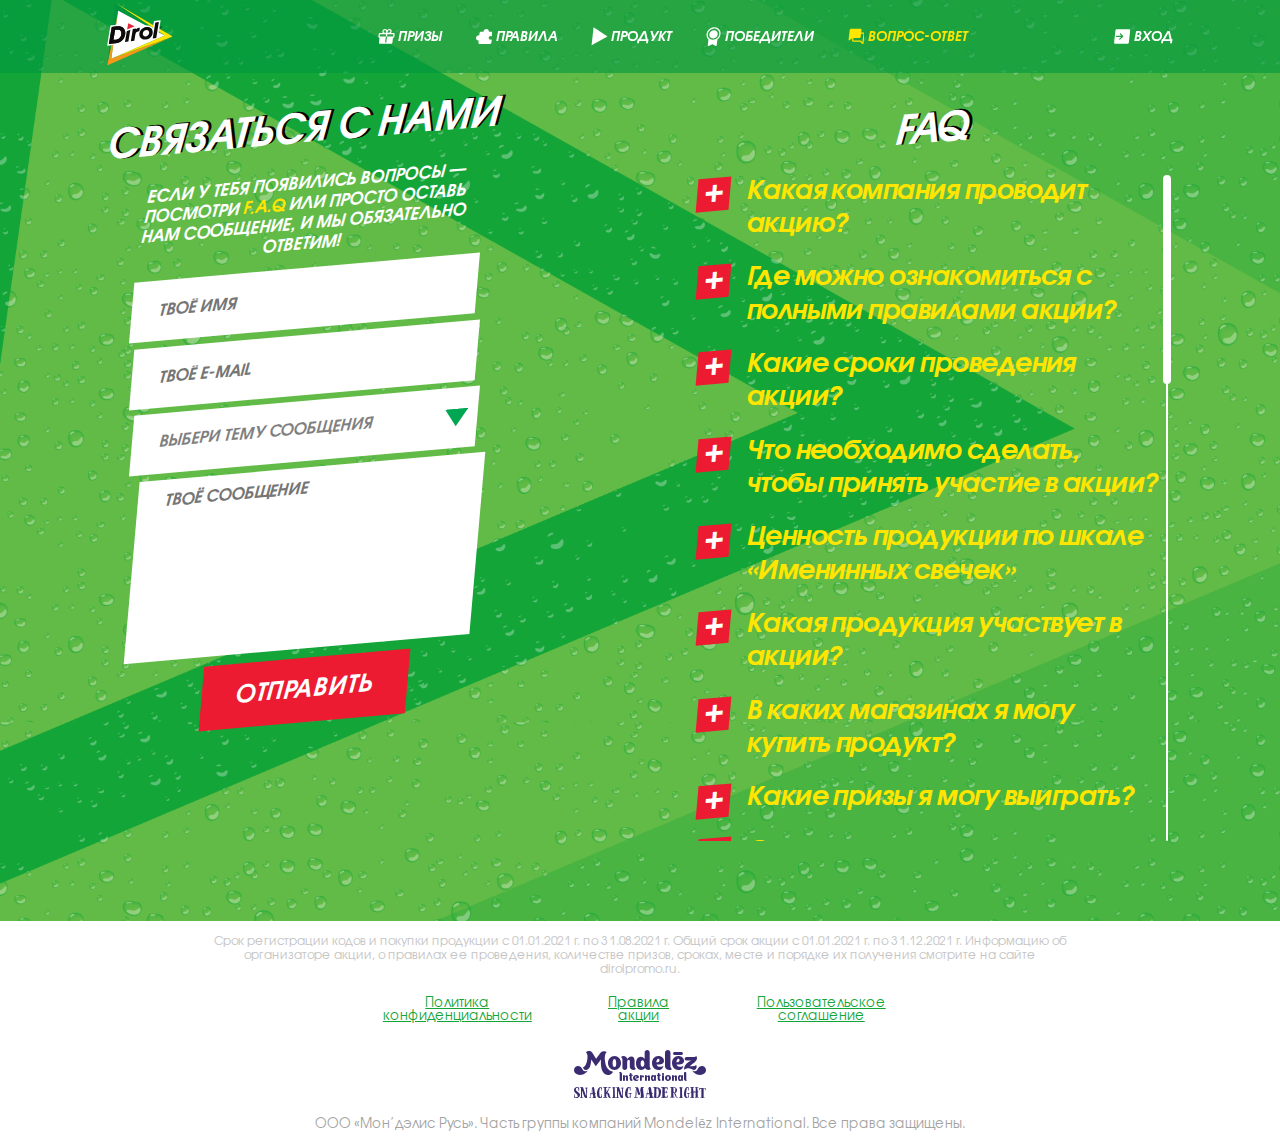
==== faq.html @ 84ca7bc8 "faq" ====
<!DOCTYPE html>
<html lang="en">
<head>
	<meta charset="UTF-8">
	<title>Dirol Jack</title>
	<meta name="description" content="Официальный сайт промо-акции от Dirol. Покупай Dirol и выигрывай в рандом промо.">
	<meta http-equiv="X-UA-Compatible" content="IE=edge">
    <meta name="viewport" content="width=device-width, initial-scale=1.0, maximum-scale=1.0, minimum-scale=1.0, user-scalable=no">
    <meta name="format-detection" content="telephone=no">
    <link rel="shortcut icon" href="img/favicon.png" type="image/png">
	<link rel="stylesheet" href="fonts/stylesheet.css">
	<link rel="stylesheet" href="libs/select2/select2.min.css">
	<link rel="stylesheet" href="libs/scrollbar/jquery.scrollbar.css">
	<link rel="stylesheet" href="css/styles.css">
	<!--[if lte IE 9]>
    <script src="http://phpbbex.com/oldies/oldies.js" charset="utf-8"></script>
    <script src="https://oss.maxcdn.com/html5shiv/3.7.3/html5shiv.min.js"></script>
    <script src="https://oss.maxcdn.com/respond/1.4.2/respond.min.js"></script>
    <![endif]-->
</head>
<body>
	<div class="wrapper">
		<div class="content">
			<header>
				<div class="menu">
					<a href="index.html" class="logo">
						<img src="img/logo.svg" alt="">
					</a>
					<a href="#!" class="burger"></a>
					<nav class="menu-links">
						<a href="index.html" class="menu-link">
							<svg width="25" height="23" viewBox="0 0 25 23" fill="none" xmlns="http://www.w3.org/2000/svg">
								<path d="M23.3516 6.11816H19.3346C20.0167 5.39521 20.4187 4.4721 20.4572 3.53991C20.4957 2.60771 20.1678 1.73782 19.5414 1.1103C18.915 0.482783 18.0381 0.145684 17.0921 0.168787C16.1462 0.191889 15.2036 0.573424 14.4596 1.23441C14.1616 1.50914 13.9055 1.82473 13.7012 2.16895C13.5769 1.82473 13.3941 1.50912 13.16 1.23436C12.5696 0.573382 11.7158 0.191864 10.7752 0.168776C9.83462 0.145688 8.87933 0.482799 8.10707 1.11033C7.33482 1.73786 6.80473 2.60775 6.62653 3.53993C6.44834 4.47212 6.63569 5.39522 7.14979 6.11816H3.13275C2.64537 6.1187 2.15585 6.31073 1.77158 6.6521C1.38732 6.99348 1.13969 7.45633 1.08302 7.9391L0.659703 11.581C0.60414 12.0638 0.744173 12.5266 1.04908 12.868C1.35399 13.2094 1.79887 13.4014 2.28612 13.402L1.4395 20.6857C1.38394 21.1685 1.52397 21.6314 1.82888 21.9727C2.13379 22.3141 2.57866 22.5061 3.06592 22.5067H19.6086C20.096 22.5061 20.5855 22.3141 20.9698 21.9727C21.3541 21.6314 21.6017 21.1685 21.6584 20.6857L22.505 13.402C22.9924 13.4014 23.4819 13.2094 23.8662 12.868C24.2504 12.5266 24.4981 12.0638 24.5547 11.581L24.978 7.9391C25.0336 7.45633 24.8936 6.99348 24.5887 6.6521C24.2838 6.31073 23.8389 6.1187 23.3516 6.11816ZM15.6097 2.52202C15.8 2.35286 16.0182 2.21866 16.2519 2.12709C16.4856 2.03552 16.7301 1.98837 16.9715 1.98834C17.2129 1.9883 17.4465 2.03539 17.6589 2.1269C17.8714 2.21841 18.0584 2.35255 18.2095 2.52167C18.3605 2.69079 18.4726 2.89157 18.5393 3.11254C18.606 3.33351 18.626 3.57034 18.5982 3.80951C18.5704 4.04869 18.4952 4.28551 18.3771 4.50646C18.259 4.72741 18.1002 4.92815 17.9098 5.09723C17.2769 5.65958 15.5991 5.97537 14.2049 6.07934C14.4691 4.70996 14.9767 3.08431 15.6097 2.52202ZM9.11109 2.52202C9.49572 2.18104 9.98541 1.98955 10.4727 1.98955C10.9601 1.98954 11.4052 2.18102 11.7106 2.52199C12.2129 3.08434 12.3426 4.71013 12.2885 6.07931C10.9183 5.97531 9.31408 5.65953 8.81188 5.09723C8.50742 4.75547 8.36794 4.29242 8.42404 3.80965C8.48013 3.32688 8.72721 2.86381 9.11109 2.52202ZM22.7166 11.581H13.5263L12.5738 19.7753C12.5457 20.0167 12.422 20.2483 12.2298 20.4191C12.0376 20.5898 11.7927 20.6857 11.5489 20.6857C11.3052 20.6857 11.0826 20.5898 10.9301 20.4191C10.7776 20.2483 10.7077 20.0167 10.7357 19.7753L11.6882 11.581H2.49778L2.9211 7.9391H12.1115L11.6882 11.581H13.5263L13.9496 7.9391H23.14L22.7178 11.5809L22.7166 11.581Z" fill="white"/>
							</svg>
							Призы
						</a>
						<a href="#!" class="menu-link" target="_blank">
							<svg width="25" height="23" viewBox="0 0 25 23" fill="none" xmlns="http://www.w3.org/2000/svg">
								<path d="M16.4348 22.5843L21.1053 22.5842C21.5747 22.5836 22.0457 22.4018 22.4151 22.0785C22.7845 21.7553 23.0221 21.317 23.0758 20.8598L23.5475 16.8021C23.564 16.6603 23.5443 16.5207 23.4902 16.3957C23.4362 16.2706 23.3494 16.164 23.2376 16.0852C23.1257 16.0065 22.9923 15.958 22.8491 15.9441C22.7059 15.9301 22.5574 15.9512 22.4166 16.0055C22.0884 16.132 21.7447 16.1968 21.4054 16.1963C19.9414 16.1963 18.8893 15.0008 19.0601 13.5313C19.2309 12.0619 20.561 10.8664 22.0249 10.8664C22.3643 10.8658 22.6929 10.9307 22.9918 11.0572C23.1199 11.1115 23.2636 11.1325 23.41 11.1186C23.5564 11.1047 23.7011 11.0562 23.8313 10.9774C23.9614 10.8987 24.073 10.792 24.1561 10.667C24.2392 10.542 24.2913 10.4024 24.3078 10.2606L24.7794 6.20287C24.832 5.7457 24.6963 5.3074 24.402 4.98413C24.1078 4.66086 23.679 4.47903 23.2098 4.47853L19.2032 4.47864C19.236 4.33544 19.2608 4.19149 19.2775 4.04744C19.3971 3.01846 19.0922 2.03162 18.4299 1.30402C17.7676 0.576425 16.8021 0.167664 15.7459 0.167664C14.6897 0.167664 13.6292 0.576425 12.7978 1.30402C11.9664 2.03162 11.4321 3.01846 11.3125 4.04744C11.2957 4.19149 11.287 4.33544 11.2864 4.47864L7.27986 4.47853C6.81053 4.47904 6.33949 4.66088 5.97009 4.98414C5.60069 5.30741 5.3631 5.74571 5.30943 6.20287L4.9059 9.67503C4.76076 9.65932 4.61393 9.65148 4.46608 9.65156C3.40985 9.65156 2.34938 10.0603 1.51794 10.7879C0.686507 11.5155 0.152219 12.5024 0.0326159 13.5313C-0.0869873 14.5603 0.217891 15.5472 0.880182 16.2748C1.54247 17.0024 2.50792 17.4111 3.56415 17.4111C3.71198 17.4112 3.86064 17.4034 4.00943 17.3876L3.60579 20.8598C3.55318 21.317 3.68887 21.7553 3.98311 22.0785C4.27735 22.4018 4.7061 22.5836 5.1753 22.5842L9.84595 22.5843" fill="white"/>
							</svg>
							Правила
						</a>
						<a href="product.html" class="menu-link">
							<svg width="22" height="25" viewBox="0 0 22 25" fill="none" xmlns="http://www.w3.org/2000/svg">
								<path d="M0.734375 24.0627L3.42397 0.167664L21.8182 12.5995L0.734375 24.0627Z" fill="white"/>
							</svg>
							Продукт
						</a>
						<a href="winners.html" class="menu-link">
							<svg width="25" height="29" viewBox="0 0 25 29" fill="none" xmlns="http://www.w3.org/2000/svg">
								<path d="M12.056 17.5163C15.5493 17.5163 18.7081 14.7034 19.1114 11.2335C19.5148 7.76355 17.0098 4.95062 13.5166 4.95062C10.0233 4.95062 6.86445 7.76355 6.46112 11.2335C6.0578 14.7034 8.5627 17.5163 12.056 17.5163Z" fill="white"/>
							<path d="M14.0029 0.762086C11.8323 0.761277 9.63872 1.41154 7.722 2.62401C5.80529 3.83647 4.25894 5.55196 3.29432 7.53602C2.3297 9.52007 1.99387 11.6759 2.33274 13.7088C2.67161 15.7417 3.66864 17.5524 5.18756 18.8936L4.15755 27.755C4.13909 27.9137 4.1627 28.0698 4.22614 28.2083C4.28958 28.3469 4.39075 28.4635 4.52002 28.5469C4.6493 28.6303 4.8024 28.6778 4.96478 28.6849C5.12715 28.6921 5.29342 28.6585 5.44778 28.5876L11.0688 26.0033L16.0909 28.5876C16.2288 28.6586 16.3872 28.692 16.5512 28.6849C16.7153 28.6778 16.8794 28.6302 17.028 28.5468C17.1767 28.4634 17.3049 28.3469 17.4006 28.2083C17.4962 28.0697 17.5561 27.9137 17.5745 27.755L18.6047 18.8925C20.435 17.5511 21.8527 15.7403 22.6638 13.7075C23.4749 11.6747 23.64 9.51903 23.1365 7.53518C22.6329 5.55133 21.4853 3.83605 19.8505 2.62375C18.2157 1.41145 16.1735 0.761275 14.0029 0.762086ZM11.8391 19.3779C10.1332 19.3779 8.52266 18.8866 7.21125 17.9661C5.89983 17.0456 4.94639 15.7373 4.47149 14.2066C3.99659 12.6759 4.02157 10.9915 4.54325 9.3665C5.06494 7.7415 6.05991 6.24883 7.40234 5.07727C8.74478 3.90571 10.3744 3.10787 12.0851 2.78463C13.7958 2.4614 15.5107 2.62729 17.0131 3.26134C18.5154 3.89538 19.7377 4.9691 20.5253 6.34671C21.313 7.72432 21.6306 9.34396 21.438 11.0008C21.1772 13.2218 20.0202 15.3511 18.2207 16.9216C16.4211 18.492 14.1261 19.3754 11.8391 19.3779Z" fill="white"/>
							</svg>
							Победители
						</a>
						<a href="faq.html" class="menu-link active">
							<svg width="26" height="25" viewBox="0 0 26 25" fill="none" xmlns="http://www.w3.org/2000/svg">
								<path d="M25.9339 8.16857C25.9919 7.66515 25.8542 7.18252 25.551 6.82654C25.2478 6.47057 24.8038 6.27033 24.3166 6.26976H20.6404L21.0819 2.47212C21.1398 1.9687 21.0021 1.48606 20.6989 1.13009C20.3957 0.774117 19.9518 0.573879 19.4645 0.573303H4.75994C4.27256 0.573879 3.78209 0.774117 3.39613 1.13009C3.01017 1.48606 2.76024 1.9687 2.70117 2.47212L0.9355 17.6627C0.91466 17.8419 0.943368 18.0175 1.0183 18.1691C1.09324 18.3207 1.21134 18.4422 1.35894 18.5194C1.50655 18.5967 1.67762 18.6265 1.85238 18.6056C2.02715 18.5846 2.19845 18.5137 2.34648 18.401L6.75388 15.0458L6.33947 18.6121C6.28151 19.1155 6.41925 19.5981 6.72245 19.9541C7.02566 20.3101 7.46958 20.5103 7.95683 20.5109H18.7081L22.5858 24.0974C22.7076 24.2101 22.8624 24.2811 23.0323 24.302C23.2022 24.323 23.3802 24.2931 23.5458 24.2159C23.7113 24.1386 23.8577 24.0172 23.9679 23.8656C24.078 23.714 24.1476 23.5384 24.1684 23.3591L25.9339 8.16857ZM19.8071 18.8232C19.6594 18.6866 19.4642 18.6121 19.2539 18.6121H8.17754L8.61884 14.8144H17.8092C18.2966 14.8139 18.787 14.6136 19.173 14.2577C19.559 13.9017 19.8089 13.419 19.868 12.9156L20.4197 8.16857H24.0959L22.5614 21.3707L19.8071 18.8232Z" fill="white"/>
							</svg>
							Вопрос-ответ
						</a>
						<a href="lk.html" class="menu-link desktop-visible login-link pop-op" data-popup="auth">
							<svg width="27" height="25" viewBox="0 0 27 25" fill="none" xmlns="http://www.w3.org/2000/svg">
								<path d="M1.9809 24.3304H21.8934C22.4214 24.3298 22.9501 24.1211 23.3635 23.7499C23.7769 23.3788 24.0412 22.8755 24.0983 22.3506L26.2351 2.55306C26.2912 2.02815 26.1355 1.5249 25.8023 1.15373C25.469 0.782569 24.9854 0.573822 24.4575 0.573303H4.54496C4.01695 0.573822 3.48824 0.782569 3.07487 1.15373C2.66149 1.5249 2.39721 2.02815 2.34004 2.55306L0.203321 22.3506C0.14719 22.8755 0.302833 23.3788 0.636094 23.7499C0.969354 24.1211 1.453 24.3298 1.9809 24.3304ZM8.52402 17.3529C8.44146 17.261 8.37988 17.1519 8.34279 17.0318C8.30571 16.9117 8.29384 16.783 8.30787 16.653C8.3219 16.523 8.36155 16.3943 8.42456 16.2742C8.48757 16.1541 8.5727 16.045 8.67509 15.9531L11.4708 13.4417H3.91746C3.6534 13.4417 3.41142 13.3374 3.24473 13.1518C3.07805 12.9661 3.00033 12.7144 3.02867 12.4518C3.057 12.1893 3.18907 11.9375 3.39582 11.7519C3.60258 11.5662 3.86707 11.462 4.13113 11.462H11.6839L9.43066 8.95246C9.26434 8.76677 9.18689 8.51513 9.21534 8.2528C9.2438 7.99048 9.37582 7.73895 9.58241 7.55346C9.78899 7.36797 10.0532 7.2637 10.3171 7.26356C10.581 7.26342 10.8228 7.36742 10.9896 7.55271L14.7589 11.7507C14.9255 11.9369 15.0032 12.189 14.9748 12.4518C14.9464 12.7147 14.8144 12.9668 14.6076 13.1529L9.9319 17.3529C9.82955 17.4448 9.71194 17.5178 9.58578 17.5675C9.45963 17.6173 9.3274 17.6429 9.19666 17.6429C9.06592 17.6429 8.93922 17.6173 8.8238 17.5675C8.70839 17.5178 8.60652 17.4448 8.52402 17.3529Z" fill="white"/>
							</svg>
							Вход
						</a>
					</nav>
					<a href="lk.html" class="menu-link mobile-visible login-link pop-op" data-popup="auth">
						<svg width="27" height="25" viewBox="0 0 27 25" fill="none" xmlns="http://www.w3.org/2000/svg">
							<path d="M1.9809 24.3304H21.8934C22.4214 24.3298 22.9501 24.1211 23.3635 23.7499C23.7769 23.3788 24.0412 22.8755 24.0983 22.3506L26.2351 2.55306C26.2912 2.02815 26.1355 1.5249 25.8023 1.15373C25.469 0.782569 24.9854 0.573822 24.4575 0.573303H4.54496C4.01695 0.573822 3.48824 0.782569 3.07487 1.15373C2.66149 1.5249 2.39721 2.02815 2.34004 2.55306L0.203321 22.3506C0.14719 22.8755 0.302833 23.3788 0.636094 23.7499C0.969354 24.1211 1.453 24.3298 1.9809 24.3304ZM8.52402 17.3529C8.44146 17.261 8.37988 17.1519 8.34279 17.0318C8.30571 16.9117 8.29384 16.783 8.30787 16.653C8.3219 16.523 8.36155 16.3943 8.42456 16.2742C8.48757 16.1541 8.5727 16.045 8.67509 15.9531L11.4708 13.4417H3.91746C3.6534 13.4417 3.41142 13.3374 3.24473 13.1518C3.07805 12.9661 3.00033 12.7144 3.02867 12.4518C3.057 12.1893 3.18907 11.9375 3.39582 11.7519C3.60258 11.5662 3.86707 11.462 4.13113 11.462H11.6839L9.43066 8.95246C9.26434 8.76677 9.18689 8.51513 9.21534 8.2528C9.2438 7.99048 9.37582 7.73895 9.58241 7.55346C9.78899 7.36797 10.0532 7.2637 10.3171 7.26356C10.581 7.26342 10.8228 7.36742 10.9896 7.55271L14.7589 11.7507C14.9255 11.9369 15.0032 12.189 14.9748 12.4518C14.9464 12.7147 14.8144 12.9668 14.6076 13.1529L9.9319 17.3529C9.82955 17.4448 9.71194 17.5178 9.58578 17.5675C9.45963 17.6173 9.3274 17.6429 9.19666 17.6429C9.06592 17.6429 8.93922 17.6173 8.8238 17.5675C8.70839 17.5178 8.60652 17.4448 8.52402 17.3529Z" fill="white"/>
						</svg>
					</a>
				</div>
			</header>
			<section class="inner-page faq-page">
				<div class="container">
					<div class="faq-container">
						<div class="feedback-wrap">
							<div class="feedback-title title">Связаться с нами</div>
							<div class="feedback-desc">Если у тебя появились вопросы — посмотри <span>F.A.Q</span> или просто оставь нам сообщение, и мы обязательно ответим!</div>
							<form class="feedback-form">
								<div class="input-field">
		                    		<input type="text" name="name" placeholder="Твоё имя" required>
		                    	</div>
		                    	<div class="input-field">
		                    		<input type="text" name="email" placeholder="Твоё e-mail" required>
		                    	</div>
		                    	<div class="input-field">
		                    		<div class="select feedback-select">
										<select name="ThemeId" data-placeholder="Выбери тему сообщения" required>
			                                <option value=""></option>
		                                    <option value="1">Вопрос по работе сайта</option>
		                                    <option value="2">Вопрос по правилам акции</option>
		                                    <option value="3">Вопрос по продукции</option>
		                                    <option value="4">Вопрос по призам</option>
		                                    <option value="5">Другое</option>
			                            </select>
									</div>
		                    	</div>
		                    	<div class="input-field">
		                    		<textarea name="message" placeholder="Твоё сообщение" required></textarea>
		                    	</div>
		                    	<div class="btn-wrapper mw320">
									<button class="btn btn1">Отправить</button>
								</div>
							</form>
						</div>
						<div class="faq">
							<div class="faq-title title">FAQ</div>
							<div class="faq-wrap accordion-wrap">
								<div class="faq-item">
									<div class="faq-item-title accordion-title">Какая компания проводит акцию?</div>
									<div class="faq-item-text">
										Организатором Акции является ООО «Мон’дэлис Русь». <br>
										Место нахождения: Россия, 601123, г. Покров, Владимирская область, Петушинский р-н, ул. Франца Штольверка, д.10. <br>
										Банковские реквизиты: ИНН: 3321020710 КПП: 997150001, <br>
										р/с 40702810500000100331 в ООО Эйч-эс-би-си Банк (РР), 115054, Россия, Москва, Павелецкая площадь, д.2, стр.2, к/с 30101810400000000351, <br>
										БИК: 044525351. <br><br>

										Оператором Акции является ЗАО «ЭМГ Промо». <br>
										Место нахождения: Россия, 117105, г. Москва, ул. Варшавское шоссе, дом 1, стр.6,  ИНН 7701632924.
									</div>
								</div>
								<div class="faq-item">
									<div class="faq-item-title accordion-title">Где можно ознакомиться с полными правилами акции?</div>
									<div class="faq-item-text">
										С полными Правилами Акции Участник может ознакомиться на сайте Акции <a href="www.120.milka.com" class="link">www.120.milka.com</a> <br>
										Дополнительную интересующую информацию об условиях участия и проведения Акции, можно узнать на сайте Акции <a href="www.120.milka.com" class="link">www.120.milka.com</a> , заполнив форму обратной связи, а также отправив письмо на электронный ящик <a href="mailto:info@120.milka.com" class="link">info@120.milka.com</a> или по телефону горячий линии: 8-800-555-8-000 (звонки на территории Российской Федерации бесплатные). 
									</div>
								</div>
								<div class="faq-item">
									<div class="faq-item-title accordion-title">Какие сроки проведения акции?</div>
									<div class="faq-item-text">
										-	Общие сроки проведения Акции с «01» января 2021 года по «30» сентября 2021 года (включительно). Все сроки, указанные в настоящих Правилах, исчисляются по московскому времени. <br>
										-	Срок приобретения покупателем Продукции, указанной в п.2 настоящих Правил, для участия в Акции и регистрации Чеков с «01» января 2021 года по «31» августа 2021 года (включительно).<br>
										-	Срок определения Победителей: с «10» января 2020 года по «08» сентября 2021 года (включительно).<br>
										-	Срок вручения Призов Победителям Акции: с «25» января 2021 года по «30» сентября 2021 года (включительно).
									</div>
								</div>
								<div class="faq-item">
									<div class="faq-item-title accordion-title">Что необходимо сделать, чтобы принять участие в акции?</div>
									<div class="faq-item-text">
										Для того, чтобы стать участником Акции (далее «Участник Акции»), в период с 00:00:00 часов (по московскому времени) «01» января 2021 года по 23:59:59 часов (по московскому времени «31» августа 2021 года необходимо: <br><br>

										1.	Приобрести Продукцию, участвующую в Акции, в количестве, дающем право на получение, как минимум 1 (одной) именинной свечки (ценность продукции по шкале «Именинных свечек» указана ниже)<br>
										2.	Получить кассовый Чек за покупку (далее – Чек), который должен содержать следующие обязательные поля:<br>
										-	номер чека;<br>
										-	дата и время покупки; <br>
										-	наименование покупки/перечень продукции;<br>
										-	количество приобретённого товара;<br>
										-	ИНН, наименование и адрес торговой точки;<br>
										-	заводской номер экземпляра модели фискального накопителя (ФН / ЗФН);<br>
										-	порядковый номер фискального документа (ФД);<br>
										-	фискальный признак документа (ФП /ФПД);<br>
										-	данные о покупке Продукции, указанной в п.2 настоящих Правил.<br>
										3.	Зарегистрировать Чек на сайте Акции www.120.milka.com (далее – «Сайт») в период с 00:00:00 часов (по московскому времени) «01» января 2021 года по 23:59:59 часов (по московскому времени) «31» августа 2021 года (далее по тексту – «Период регистрации чеков».<br><br>

										Для регистрации чека на Сайте Участнику Акции необходимо зарегистрироваться на Сайте путем заполнения анкеты, указав свои фамилию, имя, отчество, согласно документу, удостоверяющему личность, адрес электронного почтового ящика, номер своего мобильного телефона, и пройти верификацию (т.е. подтвердить правильность введения электронной почты и номера мобильного телефона, путем ввода кода подтверждения отправленного Участнику Оператором в смс-сообщении на номер мобильного телефона, указанного при регистрации). При регистрации Чека в личном кабинете на сайте www.120.milka.com необходимо заполнить анкету, указав дату и время покупки, заводской номер экземпляра модели фискального накопителя (ФН /ЗФН), порядковый номер фискального документа (ФД), фискальный признак документа (ФП /ФПД) (указаны в чеке), а также дополнительно загрузить скан указанного Чека. Скан Чека должен быть читаемым и корректным, при загрузке нечитаемого или фальшивого чека, применяются правила, указанные в п.п. 15-16 настоящих Правил. Количество Чеков, зарегистрированных одним Участником Акции, не ограничивается.<br><br>

										Для того, чтобы принять участие в специальном розыгрыше, участнику необходимо: <br>
										1.	Зарегистрировать не менее 1 (одного) Чека в текущем месяце (чек в последствие должен пройти модерацию и быть одобрен).<br>
										2.	Принять участие в Специальном Розыгрыше (далее – «Специальный розыгрыш»), поделившись своим заветным желанием на сайте www.120.milka.com,  рассказать, почему оно для вас так важно и как давно вы о нем мечтаете (далее – «Желание»). <br>
										3.	Желание Участника должны быть оригинальными и уникальными.<br>
										4.	Желания Участника не должны:<br>
										-	быть общего характера, например, «Желаю всем счастья», «Пусть все будут здоровы» и прочее;<br>
										-	быть описаны настоящим временем, например, «Хочу машину», «Хочу поехать на острова» и прочее;<br>
										-	содержать в тексте упоминания брендов конкурентов (например, Киндер, Марс, Сникерс, Милки-вей и др.);<br>
										-	Содержать нецензурные слова, оскорбления частного или общего характера.<br>
										Количество желаний, которое может опубликовать один Участник на сайте ограничено 5 (пятью) желаниями в месяц, при этом для публикации каждого желания должно соблюдаться условие, указанное в п. 22.4.1. настоящих Правил. Каждое желание является одной заявкой на участие.<br>
										Все публикации проходят обязательную модерацию: к участию в Специальном Розыгрыше не допускаются публикации, содержащие элементы порнографии, насилия, оскорбляющие честь и достоинство каких-либо лиц, могущие стать причиной возбуждения социальной, расовой, национальной или религиозной розни, любые другие материалы, противоречащие законодательству РФ.<br>
										Реализация исполнения желания ограничена его стоимостью, согласно п.8.3. настоящих Правил.<br>
										Желание должно быть физически исполнимым и может быть адресовано как непосредственно самому Участнику, так и его близким. В случае если реализация желания Участника адресована третьим лицам, то налогоплательщиком выступает непосредственно Участник – обладатель Ежемесячного Суперприза. <br>
										Все заявки на участие в Специальном Розыгрыше накапливаются и оцениваются комиссией, состоящей из 2(двух) представителей Организатора Акции и 1 (одного) представителя Оператора Акции, один раз в месяц 
									</div>
								</div>
								<div class="faq-item">
									<div class="faq-item-title accordion-title">Ценность продукции по шкале «Именинных свечек»</div>
									<div class="faq-item-text">
										Ценность продукции по шкале «Именинных свечек» можно посмотреть на страничке «Как набрать свечки»
									</div>
								</div>
								<div class="faq-item">
									<div class="faq-item-title accordion-title">Какая продукция участвует в акции?</div>
									<div class="faq-item-text">
										В Акции принимает участие любая Продукция в категории: шоколад; шоколадные конфеты; печенье, бисквиты; вафли; изделия кондитерские мучные под товарным знаком «Milka», производимая и/или реализуемая Организатором Акции (далее – «Продукция»).
									</div>
								</div>
								<div class="faq-item">
									<div class="faq-item-title accordion-title">В каких магазинах я могу купить продукт?</div>
									<div class="faq-item-text">
										Акция проводится во всех точках продаж продукции «Milka» на территории Российской Федерации.
									</div>
								</div>
								<div class="faq-item">
									<div class="faq-item-title accordion-title">Какие призы я могу выиграть?</div>
									<div class="faq-item-text">
										Призовой фонд Акции состоит из следующих Призов: <br><br>

										Гарантированные призы:<br>
										1.	Гарантированный приз:<br>
										Электронный сертификат в виде промокода в Интернет-кинотеатр ivi на подписку на 1 месяц номиналом 399,00 (триста девяносто девять рублей 00 копеек) в количестве 100 000 (сто тысяч) штук<br>
										2.	Специальный гарантированный приз:<br>
										Эксклюзивный праздничный набор от Milka, состоящий из брендированных: худи, сумки-шоппер, бутылки, а также шоколадок Milka в количестве 8 (Восьми) штук в ассортименте, общей стоимостью не более 10 000,00 (десяти тысяч рублей 00 копеек), включая все применимые налоги, а также денежная часть приза в размере не более 3 231 (трех тысяч двести тридцать одного рубля 00 копеек) в количестве 120 (Сто двадцать) штук<br><br>

										Еженедельный Приз:<br>
										3.	Электронный сертификат на получение подарка - «впечатления» номиналом не более 3000 (три тысячи рублей 00 копеек) в количестве 1150 (одна тысяча сто пятьдесят) штук и номиналом не более 3 500,00 (три тысячи пятьсот рублей 00 копеек) в количестве 550 (пятьсот пятьдесят) штук <br>
										Категории Еженедельных Призов:<br>
										Категории Еженедельного Приза	Период роз-ша	Номинал Приза	Кол-во Призов	Срок действия Приза	Правила использования<br>
										Категория №1<br>
										«Праздник с самыми близкими (релакс и романтик-призы)». 	Январь – март 2021 г.	Не более 3 000,00 (три тысячи рублей 00 копеек)	550 штук	6 месяцев с момента вручения	https://emprana.ru/podarok-vpechatlenie/<br><br>
																
										Категория №2<br>
										«Делитесь нежностью и впечатлениями (призы-впечатления)».	Апрель – июнь 2021 г.	Не более 3 000,00 (три тысячи рублей 00 копеек)	600 штук	6 месяцев с момента вручения	https://emprana.ru/podarok-vpechatlenie/<br><br>	
																
										Категория №3<br>
										«Лето – просто праздник! (концерты и мероприятия, уикенды и поездки)». 	Июль – август 2021 г.	Не более 3 500,00 (три тысячи пятьсот рублей 00 копеек)	550 штук	6 месяцев с момента вручения	https://yandex.ru/support/afisha/certificate.html	<br><br>

										Ежемесячный Суперприз:<br>
										4.	Реализация исполнения желания стоимостью не более 100 000,00 (сто тысяч рублей 00 копеек), включая все применимые налоги, и денежная часть приза не более 51 692 (Пятьдесят одна тысяча шестьсот девяносто двух рублей 00 копеек) в количестве 8 (восемь) штук <br><br>

										Ежемесячный Приз<br>
										5.	Ноутбук, стоимостью не более 62 400 (шестьдесят две тысячи рублей 00 копеек), включая НДС 20%, а также денежная часть приза в размере 31 446,0 (тридцать одна тысяча четыреста сорок шесть рублей 00 копеек) в количестве 40 (сорок) штук<br><br>

										Главный приз:<br>
										6.	денежная сумма в размере 1 536 308,00 рублей (Один миллион пятьсот тридцать шесть тысяч триста восемь рублей 00 копеек).<br>
										Общее количество Главных Призов – 4 (Четыре) штуки.
									</div>
								</div>
								<div class="faq-item">
									<div class="faq-item-title accordion-title">Сколько призов я могу выиграть за акцию?</div>
									<div class="faq-item-text">
										Максимальный размер Призового фонда, который может выиграть 1 (Один) Участник в Акции на промо-сайте ограничен и составляет: <br>
										1.	Один Участник может получить не более 1 (одного) Гарантированного Приза. <br>
										2.	Один Участник может получить не более 1 (Одного) Специального Гарантированного Приза. <br>
										3.	Каждый Участник может выиграть не более 2 (двух) Еженедельных призов за Акцию, при этом не более 1 (одного) Еженедельного Приза в категории №1 или №2 и не более 1 (одного) Еженедельного Приза в категории №3. <br>
										4.	Один Участник может выиграть не более 1 (Одного) Ежемесячного Суперприза за Акцию. <br>
										5.	Один Участник может выиграть не более 1 (Одного) Ежемесячного Приза за Акцию.<br>
										6.	Один Участник может выиграть не более 1 (Одного) Главного приза.<br><br>


										Участник может выиграть несколько призов, указанных в п. 8 настоящих Правил в течение Акции, при этом максимальная сумма номинала Призов, которую может выиграть 1 (один) Участник не может превышать 1 802 026,00 рублей (один миллион восемьсот две тысячи двадцать шесть рублей 00 копеек), включая все применимые налоги. <br>
										В случае выигрыша Участником одновременно нескольких призов, например: Главного приза, Специального Гарантированного Приза, Еженедельного Приза, Ежемесячного Суперприза, Ежемесячного приза, денежная часть приза будет пересчитана.<br>
										Денежные эквиваленты по полученным Призам не выплачиваются.<br>
										Право на участие в розыгрыше и (или) получение Призов не может быть уступлено, либо иным образом передано Участником розыгрыша другому лицу. 
									</div>
								</div>
								<div class="faq-item">
									<div class="faq-item-title accordion-title">Кто может принимать участие в акции?</div>
									<div class="faq-item-text">
										К участию допускаются совершеннолетние дееспособные лица, являющиеся гражданами Российской Федерации, постоянно проживающие на территории Российской Федерации.
									</div>
								</div>
								<div class="faq-item">
									<div class="faq-item-title accordion-title">Сколько Чеков я могу загрузить на сайт?</div>
									<div class="faq-item-text">
										Количество Чеков в течение Акции и за сутки не ограничено. <br>
										Если Участник Акции регистрирует подряд 3 (Три) неверных Чека на Сайте, то Участнику блокируется доступ к участию в Акции на 24 часа. <br>
										Если Участник Акции зарегистрировал 7 (Семь) некорректных Чеков подряд, то Участнику блокируется доступ к участию на весь период Акции, с возможностью оспаривания этого решения только путем обращения по телефону горячий линии: 8-800-555-8-000
									</div>
								</div>
								<div class="faq-item">
									<div class="faq-item-title accordion-title">К кому я могу обратиться, если мой Чек не загружается/ отклонен?</div>
									<div class="faq-item-text">
										По все вопросам, связанным с загрузкой чеков, а также другим вопросам можно обратиться к Оператору акции по почте info@120.milka.com
									</div>
								</div>
								<div class="faq-item">
									<div class="faq-item-title accordion-title">Какая система баллов применяется в Акции?</div>
									<div class="faq-item-text">
										Именинные свечки – это условная единица подсчета (баллы), используемая на Сайте, начисляемая Участникам в соответствии с купленной ими Продукцией. <br>
										Каждый продукт, участвующий в акции, имеет свою ценность по шкале именинных свечек.
									</div>
								</div>
								<div class="faq-item">
									<div class="faq-item-title accordion-title">Какая минимальная покупка для участия в акции? </div>
									<div class="faq-item-text">
										Для участия в Акции необходимо совершить покупку, которая позволит набрать как минимум 1 (одну) именинную свечку. <br>
										Ценность продукции по шкале «именинных Свечек» соответствует табличке в вопросе №5 «Ценность продукции по шкале «Именинных свечек»».
									</div>
								</div>
								<div class="faq-item">
									<div class="faq-item-title accordion-title">Как я узнаю, что выиграл приз?</div>
									<div class="faq-item-text">
										Статус выигрыша отображается в Личном Кабинете каждого Победителя в закладке «Мои призы», также список Победителей публикуется на сайте Акции в разделе «Победители».
									</div>
								</div>
								<div class="faq-item">
									<div class="faq-item-title accordion-title">Сколько именинных свечек нужно накопить для открытия уровня приза?</div>
									<div class="faq-item-text">
										Именинные свечки в Статусе Участника – это суммарное количество Именинных свечек, накопленное Участником. <br>
										Необходимое количество именинных свечек Статусе Участника или загруженных Чеков, прошедших модерацию за соответствующий период Акции, для открытия доступа к розыгрышу и получению Призов:<br>
										Открытие доступа к розыгрышу и получению Приза	Условие <br>
										Получение Гарантированного приза 	1 чек<br>
										Открытие доступа к розыгрышу Еженедельного Приза	3 именинных свечки<br>
										Открытие доступа к розыгрышу Ежемесячного Суперприза	1 чек<br>
										Открытие доступа к розыгрышу Ежемесячного приза 	5 именинных свечек<br>
										Открытие доступа к розыгрышу Главного приза	1 именинная свечка<br>
										Получение Специального приза 	120 именинных свечек<br>
										При открытии доступа к розыгрышу Призов, или получение Гарантированных призов, количество Именинных свечек в Статусе не уменьшаются и не списываются из Личного Кабинета.
									</div>
								</div>
								<div class="faq-item">
									<div class="faq-item-title accordion-title">Как происходит вручение приза?</div>
									<div class="faq-item-text">
										Получение (вручение) призов: <br>
										-	Гарантированный приз – путем отправки кода электронного сертификата в личном кабинете на сайте Акции www.120.milka.com в течение 30 (тридцати) календарных дней после определения Победителей. <br>
										-	Специальный Гарантированный Приз – посредством почты России на адрес проживания, указанный Участником в личном кабинете на сайте www.120.milka.com. Для получения Специального Приза Победитель обязуется предоставить Оператору следующие документы и информацию, указанные в п. 22.2.5 настоящих Правил.<br>
										Доставка Специального приза осуществляется посредством доставки почтой России на фактический адрес места проживания Победителя, указанный Участником в личном кабинете на сайте www.120.milka.com. Для осуществления доставки, Победитель обязан в срок не позднее 72 (семидесяти двух) часов после получения уведомления о победе, пройти по ссылке «Внести данные» в Личном кабинете и заполнить данные, указанные в п. 22.2.5 настоящих Правил.<br>
										-	Еженедельный приз - путем отправки кода электронного сертификата в личном кабинете на сайте Акции www.120.milka.com в течение 30 (тридцати) календарных дней после определения Победителей. Для получения Еженедельного Приза, в случае если Участник получил призы общим номиналом более 4000 (четыре тысячи) рублей, Победитель обязуется предоставить Оператору следующие документы и информацию, указанные в п. 22.3.4 настоящих Правил.<br>
										-	Ежемесячный Суперприз – способ доставки определяется Оператором Акции для каждого конкретного Приза отдельно. Для получения Ежемесячного Суперприза Победитель обязуется предоставить Оператору следующие документы и информацию, указанные в п. 22.4.11 настоящих Правил.<br>
										-	Ежемесячный приз – посредством почты России на адрес проживания, указанный Участником в личном кабинете на сайте www.120.milka.com. Для получения Ежемесячного Приза Победитель обязуется предоставить Оператору следующие документы и информацию, указанные в п. 22.5.4 настоящих Правил.<br>
										-	Главный Приз - путем перечисления денежных средств на расчетный счет, указанный Победителем по запросу Оператора. Для получения Главного Приза, Ежемесячного приза, Ежемесячного Суперприза, Специального Гарантированного Приза, Победитель обязуется предоставить Оператору следующие документы: <br>
										-	Сканированную копию Российского Паспорта (страницы с данными о: фамилии, имени, отчестве, дате рождения, серии и номере паспорта, месте и дате его выдачи, адресе регистрации – остальные данные необходимо закрыть);<br>
										-	Номер мобильного телефона, по которому Оператор Акции может связаться с Победителем;<br>
										-	Сканированную копию/фотографию оригинала чека(ов), подтверждающего (их) покупку Продукции в необходимом количестве; <br>
										-	Копию своего свидетельства ИНН;<br>
										-	Адрес по месту проживания Победителя для доставки приза;<br>
										-	Акт приема-передачи Приза, подписанный Победителем;<br>
										-	Согласие на использование изображения Победителя;<br>
										-	Иную информацию по запросу Оператора Акции, необходимую для вручения Призов Победителю.<br><br>

										Оператор вправе запросить оригинал чека. Участник должен предоставить сканированную копию и видео оригинала чека в течение 72 (Семидесяти двух) часов с момента определения Победителей Акции и оповещения их об этом на почту info@120.milka.com с возможным последующим предоставлением оригинала. В случае не предоставления, Оператор/Организатор аннулирует зарегистрированный чек, а Главный Приз, Специальный Гарантированный Приз, Еженедельный Суперприз, Еженедельный Приз, Гарантированный приз и Ежемесячные Призы не предоставляются. В случае несовпадения данных, указанных при регистрации на Сайте, в выдаче Главного Приза, Специального Гарантированного Приза, Ежемесячного Суперприза, Еженедельного Приза, Гарантированного приза и Ежемесячного Приза будет отказано.
										Информация и копии документов, необходимые для получения Призов, должны быть предоставлены Победителем Оператору на info@120.milka.com  не позднее чем через 72 (Семьдесят два) часа после определения Победителей Акции и оповещения их об этом. Оповещение Победителей Акции о выигрыше производится путем отправки сообщения на электронный адрес, указанный Участником при регистрации на сайте.
									</div>
								</div>
								<div class="faq-item">
									<div class="faq-item-title accordion-title">Как получить дополнительную именинную свечку</div>
									<div class="faq-item-text">
										Дополнительные именинные свечки в количестве 1 (Одна) именинная свечка начисляются Участнику: <br>
										За каждого приглашенного Друга. Для этого Участнику необходимо направить свой персональный код Другу. 1 (Одна) именинная свечка будет начислена и Участнику, и Другу в случае, если Друг зарегистрируется для участия в Акции на сайте www.120.milka.com с использованием персонального кода, загрузит чек и чек пройдет модерацию. Количество приглашенных Друзей не ограничено.
									</div>
								</div>
								<div class="faq-item">
									<div class="faq-item-title accordion-title">Мне надо платить налоги за призы?</div>
									<div class="faq-item-text">
										Нет, обязанность по уплате налогов за полученные в Акции призы лежит на стороне Оператора Акции в случае, если общий выигранный призовой фонд не превышает 4 000,00 рублей или вы не являетесь победителем Главного приза, Специального Гарантированного Приза, Ежемесячного Суперприза, Ежемесячного приза. Подробности смотрите в правилах на сайте.
									</div>
								</div>
								<div class="faq-item">
									<div class="faq-item-title accordion-title">Если я загрузил Чек, но ничего не выиграл, мой Чек еще будет участвовать в розыгрыше?</div>
									<div class="faq-item-text">
										Каждый загруженный Чек, соответствующий требованиям Акции, участвует в розыгрыше только один раз.
									</div>
								</div>
								<div class="faq-item">
									<div class="faq-item-title accordion-title">Как можно поучаствовать в благотворительном проекте Акции?</div>
									<div class="faq-item-text">
										Каждый Участник Акции может присоединиться к благотворительному проекту Акции «Измени одну жизнь». <br>
										Фонд «Измени одну жизнь» (далее - «Фонд») помогаем детям, оставшимся без родителей, найти семью и больше ее не терять. Информация о Фонде размещена на сайте https://changeonelife.ru/ <br>
										Каждый Участник может пожертвовать/передать накопленные сердечки через свой Личный кабинет в Фонд. Каждое пожертвованное сердечко будет конвертировано в 50 (Пятьдесят) рублей 00 копеек и переведено Организатором в Фонд.
										Переданные в Фонд сердечки списываются из личного кабинета Участника.
									</div>
								</div>
								<div class="faq-item">
									<div class="faq-item-title accordion-title">Могут ли измениться правила акции? Может ли акция закончиться досрочно?</div>
									<div class="faq-item-text">
										Организатор оставляет за собой право изменять условия данной Акции, предварительно уведомив Участников на сайте www.120.milka.com за 3 (Три) календарных дня до вступления изменений в силу.
									</div>
								</div>
								<div class="faq-item">
									<div class="faq-item-title accordion-title">Могут ли мои личные данные быть использованы компанией в других целях?</div>
									<div class="faq-item-text">
										Отправкой документов и информации в письме на адрес электронной почты info@120.milka.com Победитель подтверждает свое согласие с настоящими Правилами, а также дает согласие на предоставление Оператору (ЗАО «ЭМГ Промо». Место нахождения: Россия, 117105, г. Москва, ул. Варшавское шоссе, дом 1, стр.6) своих персональных данных, их обработку (включая сбор, систематизацию, накопление, хранение (в том числе на случай предъявления претензий), уточнение (обновление, изменение), использование (в том числе для целей вручения Призов, индивидуального общения с Участниками и предоставления информации и/или рекламы о Товаре - и/или Организаторе), распространение (в том числе передачу третьим лицам), обезличивание, блокирование и уничтожение. Персональные данные могут передаваться от Оператора третьим лицам, привлекаемым Оператором на основании соответствующих договоров. 
									</div>
								</div>
							</div>
						</div>
					</div>
				</div>
			</section>
		</div>
		<footer>
			<div class="container">
				<div class="footer-announce">Срок регистрации кодов и покупки продукции с 01.01.2021 г. по 31.08.2021 г. Общий срок акции с 01.01.2021 г. по 31.12.2021 г. Информацию об организаторе акции, о правилах ее проведения, количестве призов, сроках, месте и порядке их получения смотрите на сайте dirolpromo.ru.</div>
				<div class="footer-links">
					<a href="#!" class="link" target="_blank">Политика конфиденциальности</a>
					<a href="#!" class="link" target="_blank">Правила акции</a>
					<a href="#!" class="link" target="_blank">Пользовательское соглашение</a>
				</div>
				<div class="mndlz">
					<img src="img/mndlz.svg" alt="">
				</div>
				<div class="copyright">ООО «Мон’дэлис Русь». Часть группы компаний Mondelēz International. Все права защищены.</div>
			</div>
		</footer>
	</div>
	<div class="popups">
		<div id="auth" class="popup">
			<div class="popup__wrap">
				<a href="#!" class="close-popup js-close-popup"></a>
                <div class="popup__inner">
                    <div class="popup__title">Войти с помощью <br>вконтакте</div>
                    <form class="popup-form">
                    	<div class="soc-auth-wrapper">
							<button>
								<img src="img/vk.svg" alt="">
							</button>
						</div>
                    </form>
                </div>
            </div>
		</div>
		<div id="fresh-prize" class="popup">
			<div class="popup__wrap">
				<a href="#!" class="close-popup js-close-popup"></a>
                <div class="popup__inner">
                    <div class="popup__title">Предложи свой фреш <br>приз мечты и получи <br>шанс выиграть его</div>
                    <div class="popup__error"></div>
                    <form class="popup-form">
                    	<div class="input-field">
                    		<input type="text" name="fresh-prize" placeholder="Напиши приз который ты хочешь" required>
                    	</div>
                    	<div class="btn-wrapper">
							<button class="btn">Отправить</button>
						</div>
                    </form>
                </div>
            </div>
		</div>
		<div id="get-prize" class="popup">
			<div class="popup__wrap">
				<a href="#!" class="close-popup js-close-popup"></a>
                <div class="popup__inner">
                    <div class="popup__title">Розыгрыш гарантированного <br>и ежедневного приза</div>
                    <div class="spin-game">
                    	<a href="#!" class="spin-btn"></a>
                    </div>
                    <div class="spin-prize">Твой приз — <span>Сертификат Магнит Косметик 300 ₽!</span></div>
                    <div class="btn-wrapper spin-btn-wrapper">
						<a href="#!" class="btn js-close-popup">Ок</a>
					</div>
                </div>
            </div>
		</div>
	</div>

	<script src="libs/jquery-3.5.1.min.js"></script>
	<script src="libs/select2/select2.min.js"></script>
	<script src="libs/jquery.validate.min.js"></script>
	<script src="libs/scrollbar/jquery.scrollbar.min.js"></script>
	<script src="libs/jquery.inputmask.min.js"></script>
	<script src="libs/slick.min.js"></script>
	<script src="js/scripts.js"></script>
</body>
</html>
---- fonts/stylesheet.css ----
@font-face {
    font-family: 'AvantGardeGothicC';
    src: url('AvantGardeGothicC-DemiOblique.eot');
    src: url('AvantGardeGothicC-DemiOblique.eot?#iefix') format('embedded-opentype'),
        url('AvantGardeGothicC-DemiOblique.woff2') format('woff2'),
        url('AvantGardeGothicC-DemiOblique.woff') format('woff');
    font-weight: normal;
    font-style: italic;
}

@font-face {
    font-family: 'AvantGardeGothicC';
    src: url('AvantGardeGothicC.eot');
    src: url('AvantGardeGothicC.eot?#iefix') format('embedded-opentype'),
        url('AvantGardeGothicC.woff2') format('woff2'),
        url('AvantGardeGothicC.woff') format('woff');
    font-weight: normal;
    font-style: normal;
}
---- css/styles.css ----
html {
    line-height: 1.15;
    -ms-text-size-adjust: 100%;
    -moz-text-size-adjust: 100%;
    -webkit-text-size-adjust: 100%;
}

html, body, div, span, applet, object, iframe,
h1, h2, h3, h4, h5, h6, p, blockquote, pre,
a, abbr, acronym, address, big, cite, code,
del, dfn, em, img, ins, kbd, q, s, samp,
small, strike, strong, sub, sup, tt, var,
b, u, i, center,
dl, dt, dd, ol, ul, li,
fieldset, form, label, legend,
table, caption, tbody, tfoot, thead, tr, th, td,
article, aside, canvas, details, embed,
figure, figcaption, footer, header, hgroup,
menu, nav, output, ruby, section, summary,
time, mark, audio, video {
	margin: 0;
	padding: 0;
	border: 0;
}

main {
    display: block;
}

ol,
ul {
    list-style: none;
}

b,
strong {
    font-weight: bold;
}

*,
:after,
:before {
    box-sizing: border-box;
}

img {
    max-width: 100%;
    border-style: none;
}

img[width="0"][height="0"] {
    display: none;
}

a {
    color: inherit;
    cursor: pointer;
    background-color: transparent;
    text-decoration: none;
    -webkit-transition: all .2s linear;
    transition: all .2s linear;
}

a:hover,
a:focus {
    text-decoration: none;
}

input,
select,
textarea,
button {
    border: none;
    outline: none;
    border-radius: 0;
    -webkit-appearance: none;
    font-family: inherit;
    font-size: 100%;
    line-height: 1.15;
    margin: 0;
}

textarea {
    overflow: auto;
}

textarea::-webkit-scrollbar {
    width: 0;
}

::-ms-clear {
    display: none;
}

input {
    overflow: visible;
}

button {
    cursor: pointer;
    border: none;
    outline: none;
    overflow: visible;
}

button,
select {
    text-transform: none;
}

button::-moz-focus-inner,
[type="button"]::-moz-focus-inner,
[type="reset"]::-moz-focus-inner,
[type="submit"]::-moz-focus-inner {
    border-style: none;
    padding: 0;
}

button,
[type="button"],
[type="reset"],
[type="submit"] {
    -webkit-appearance: button;
}

[type="checkbox"],
[type="radio"] {
    box-sizing: border-box;
    padding: 0;
}

[type="search"]::-webkit-search-decoration {
    -webkit-appearance: none;
}

[type="search"] {
    -webkit-appearance: textfield;
    outline-offset: -2px;
}

::-webkit-file-upload-button {
    -webkit-appearance: button;
    font: inherit;
}

::-webkit-file-upload-button {
    -webkit-appearance: button;
    font: inherit;
}

input[type=number]::-webkit-inner-spin-button,
input[type=number]::-webkit-outer-spin-button {
    -webkit-appearance: none;
    margin: 0;
}

input[type=number] {
    -moz-appearance: textfield;
}

select::-ms-expand {
    display: none;
}

* {
    box-sizing: border-box;
}

h1, h2, h3, h4, h5, h6, p {
    margin: 0;
}

ul, ol {
    margin: 0;
    padding: 0;
    list-style: none;
}

a {
    color: inherit;
    text-decoration: none;
}

a:hover,
a:focus {
    text-decoration: none;
}

textarea {
    width: 100%;
    resize: none;
    border: none;
    outline: none;
    border-radius: 0;
    scrollbar-width: none;
    -ms-overflow-style: none;
}

label {
    margin: 0;
}

input,
button,
select {
    border: none;
    outline: none;
}

input {
    border-radius: 0;
}

*:focus {
    outline: none;
}

body .mobile-visible {
    display: none;
}

@media (max-width: 1000px) {
    body .mobile-visible {
        display: block;
    }

    body .desktop-visible {
        display: none;
    }
}

.no-scrolling {
	overflow: hidden;
}

.link {
	text-decoration: underline;
}

.link:hover {
	text-decoration: none;
}

.invert-link {
	text-decoration: none;
}

.invert-link:hover {
	text-decoration: underline;
}

body .mb0 {
    margin-bottom: 0;
}

body .mb5 {
    margin-bottom: 5px;
}

body .mb20 {
	margin-bottom: 20px;
}

body .mb30 {
	margin-bottom: 30px;
}

body .mb70 {
    margin-bottom: 70px;
}

body .mr50 {
    margin-right: 50px;
}

body .mr70 {
    margin-right: 70px;
}

body .mr150 {
    margin-right: 150px;
}

/*SCROLL ---------------------- */
body .scroll-element,
body .scroll-element div {
    border: none;
    margin: 0;
    padding: 0;
    position: absolute;
    z-index: 1;
}

body .scroll-element div {
    display: block;
    height: 100%;
    left: 0;
    top: 0;
    width: 100%;
}

body .scroll-element.scroll-x {
    bottom: 1px;
    height: 8px;
    left: 0;
    width: 100%;
}

.collection-list.scroll-wrapper>.scroll-content {
    padding-bottom: 10px;
}

body .collection-list .scroll-element.scroll-y {
    display: none;
}

body .scroll-element.scroll-x .scroll-element_track {
    top: 0;
    width: 100%;
    height: 8px;
}

body .scroll-element.scroll-y {
    height: 100%;
    right: 2px;
    top: 0;
    width: 8px;
}

body .scroll-element .scroll-element_outer {
    overflow: visible;
}

body .scroll-element .scroll-element_outer,
body .scroll-element .scroll-element_track,
body .scroll-element .scroll-bar {
    border-radius: 10px;
}

body .scroll-element .scroll-element_track {
    background: #fff;
    left: 3px;
    width: 2px;
}

body .scroll-element .scroll-bar {
    width: 8px;
    background-color: #fff;
    left: 0;
    position: relative;
}

body .scroll-element.scroll-draggable .scroll-bar {
    background-color: #fff;
}

body .scroll-element.scroll-x.scroll-scrolly_visible .scroll-element_track {
    left: -12px;
}

body .scroll-element.scroll-y.scroll-scrollx_visible .scroll-element_track {
    top: -12px;
}

body .scroll-element.scroll-x.scroll-scrolly_visible .scroll-element_size {
    left: -12px;
}

body .scroll-element.scroll-y.scroll-scrollx_visible .scroll-element_size {
    top: -12px;
}

/**/

/* Slider */
.slick-slider {
    position: relative;
    display: block;
    box-sizing: border-box;
    -webkit-user-select: none;
    -moz-user-select: none;
    -ms-user-select: none;
    user-select: none;
    -webkit-touch-callout: none;
    -khtml-user-select: none;
    -ms-touch-action: pan-y;
    touch-action: pan-y;
    -webkit-tap-highlight-color: transparent;
}

.slick-slider * {
    outline: none;
}

.slick-list {
    position: relative;
    display: block;
    overflow: hidden;
    margin: 0;
    padding: 0;
}

.slick-list:focus {
    outline: none;
}

.slick-list.dragging {
    cursor: pointer;
    cursor: hand;
}

.slick-slider .slick-track,
.slick-slider .slick-list {
    -webkit-transform: translate3d(0, 0, 0);
    -moz-transform: translate3d(0, 0, 0);
    -ms-transform: translate3d(0, 0, 0);
    -o-transform: translate3d(0, 0, 0);
    transform: translate3d(0, 0, 0);
}

.slick-track {
    position: relative;
    top: 0;
    left: 0;
    display: block;
    margin-left: auto;
    margin-right: auto;
}

.slick-track:before,
.slick-track:after {
    display: table;
    content: '';
}

.slick-track:after {
    clear: both;
}

.slick-loading .slick-track {
    visibility: hidden;
}

.slick-slide {
    display: none;
    float: left;
    height: 100%;
    min-height: 1px;
}

[dir='rtl'] .slick-slide {
    float: right;
}

.slick-slide img {
    display: block;
}

.slick-slide.slick-loading img {
    display: none;
}

.slick-slide.dragging img {
    pointer-events: none;
}

.slick-initialized .slick-slide {
    display: block;
}

.slick-loading .slick-slide {
    visibility: hidden;
}

.slick-vertical .slick-slide {
    display: block;
    height: auto;
    border: 1px solid transparent;
}

.slick-arrow.slick-hidden {
    display: none;
}

.slick-arrow {
    position: absolute;
    top: 0;
    bottom: 0;
    margin: auto;
    font-size: 0;
    z-index: 1;
}

/**/

/* Select2 */
.select {
    position: relative;
    max-width: 520rem;
    min-width: 140rem;
    width: 100%;
    /*margin: 10px auto;*/
    transform: rotate(-5deg) skewX(-10deg);
    z-index: 1;
}

.select select {
    width: 100%;
}

.select2 {
    z-index: 2;
}

.select2.select2-container--open {
    z-index: 4;
}

.select2-container--open {
    z-index: 3;
}

.select2-container span {
    outline: none;
}

.select2-container .select2-selection--single {
    width: 100%;
    height: 90rem;
    padding: 30rem 40rem;
    border: 1px solid transparent;
    border-radius: 0;
}

.select2-container--default .select2-selection--single .select2-selection__rendered {
    color: #000;
    font-style: italic;
    font-size: 24rem;
    line-height: 1;
    text-align: left;
    text-transform: uppercase;
    padding-left: 0;
}

.select2-container--default .select2-selection--single .select2-selection__placeholder {
    color: rgba(0, 0, 0, .5);
    font-style: italic;
    font-size: 24rem;
    line-height: 1;
    text-transform: uppercase;
}

.select2-container--default .select2-selection--single .select2-selection__arrow {
    width: 34rem;
    height: 26rem;
    position: absolute;
    top: 0;
    bottom: 0;
    margin: auto;
    right: 15rem;
}

.select2-container--default .select2-selection--single .select2-selection__arrow b {
    margin: 0;
    top: 0;
    left: 0;
    border: none;
    width: 34rem;
    height: 26rem;
    background: url(../img/arrow-down.svg) center no-repeat;
    background-size: contain;
    transition: all .2s linear;
}

.select2-container--default.select2-container--open .select2-selection--single .select2-selection__arrow b {
    transform: rotate(-180deg);
}

.select2-dropdown {
    background: #fff;
    border-radius: 0;
    color: #000;
    border: 0;
    box-shadow: 0px 4px 4px rgba(0, 0, 0, 0.12);
}

.select2-container--open .select2-dropdown--below {
    padding-top: 30rem;
    top: -30rem;
    border-radius: 0;
    overflow: hidden;
    z-index: 1;
}

.select2-results__options {
    border-radius: 0;
}

.select2-container--default .select2-results>.select2-results__options {
    max-height: 250rem;
    padding-top: 10rem;
}

.select2-results__option {
	font-weight: 300;
    font-size: 16rem;
    line-height: 1;
    min-height: 30rem;
    padding: 8rem 20rem 8rem 15rem;
}

.select2-container--default .select2-results__option[aria-selected=true],
.select2-container--default .select2-results__option--highlighted[aria-selected] {
    background: rgba(255, 245, 104, 0.3);
    color: #000;
}
/**/

html,
body {
    font-size: calc(100vw / 1920);
    height: 100%;
}

body {
    margin: 0;
    color: #fff;
    font: normal 16rem/19rem 'AvantGardeGothicC', sans-serif;
}

.wrapper {
    display: flex;
    flex-direction: column;
    min-height: 100%;
}

.content {
    flex: 1 0 auto;
    overflow: hidden;
}

.container {
    position: relative;
    max-width: 1630rem;
    width: 100%;
    margin: 0 auto;
    padding: 0 15rem;
}

header {
    position: fixed;
    width: 100%;
    height: 110rem;
    margin: auto;
    background: rgba(0, 150, 64, .6);
    z-index: 11;
}

header ~ .main-block,
header ~ .inner-page {
	padding-top: 160rem;
}

.logo {
    max-width: 99rem;
}

.menu {
    display: flex;
    -ms-align-items: center;
    align-items: center;
	position: relative;
	max-width: 1630rem;
	width: 100%;
	height: 110rem;
    margin: 0 auto;
    padding: 0 15rem;
}

.menu-links {
    position: relative;
	width: 100%;
	margin: 0 auto;
    display: flex;
    -ms-align-items: center;
    align-items: center;
    justify-content: center;
    z-index: 13;
}

.menu-link {
    position: relative;
    font-style: italic;
    font-size: 20rem;
    line-height: 24rem;
    text-transform: uppercase;
    color: #fff;
    margin: 0 25rem;
    padding-left: 30rem;
}

.login-link {
    position: absolute;
    right: 0;
    margin: 0;
}

.menu-link.active,
.menu-link:hover {
	color: #FFE500;
}

.menu-link svg {
    position: absolute;
    top: 0;
    left: 0;
    bottom: 0;
    margin: auto;
    width: 25rem;
}

.menu-link svg path {
    transition: all .2s linear;
}

.menu-link.active svg path,
.menu-link:hover svg path {
    fill: #FFE500;
}

footer {
    position: relative;
    flex: 0 0 auto;
    min-height: 280rem;
    text-align: center;
    background: #fff;
    color: #A3A3A3;
    padding: 20rem 0;
    z-index: 1;
}

footer .container {
    max-width: 1330rem;
}

.footer-announce {
    font-size: 18rem;
    line-height: 21rem;
    color: #C4C4C4;
    margin-bottom: 30rem;
}

.footer-links {
    display: flex;
    -ms-align-items: center;
    align-items: center;
    justify-content: center;
    max-width: 900rem;
    width: 100%;
    margin: 0 auto 40rem;
}

.footer-links a {
    font-size: 20rem;
    line-height: 1;
    color: #13A538;
    margin: 0 20rem;
}

.mndlz {
    margin-bottom: 25rem;
}

.copyright {
    font-size: 20rem;
    line-height: 1;
    text-align: center;
}

.plug-block {
    min-height: 940rem;
    display: flex;
    -ms-align-items: center;
    align-items: center;
    justify-content: center;
    background: #62BB46 url(../img/bg-plug.png) center 0 no-repeat;
    background-size: cover;
}

.plug-jack {
    max-width: 933rem;
    width: 100%;
}

.plug-announce {
    display: flex;
    flex-direction: column;
    -ms-align-items: center;
    align-items: center;
    justify-content: center;
    max-width: 830rem;
    width: 100%;
    margin: 0 auto;
}

.main-block,
.inner-page {
    background: #62BB46 url(../img/bg.png) center 0 no-repeat;
    background-size: cover;
    padding-bottom: 120rem;
}

.title {
    font-style: italic;
    font-size: 60rem;
    line-height: 72rem;
    text-align: center;
    text-transform: uppercase;
    color: #fff;
    text-shadow: 4.1279rem -0.687984rem 0rem #000;
    transform: rotate(-5deg) skewX(-10deg);
}

.faq-container {
    position: relative;
    display: flex;
    justify-content: space-between;
}

.faq-title {
    margin-bottom: 30rem;
}

.faq-wrap {
    max-width: 720rem;
    width: 100%;
    height: 1000rem;
}

.faq-wrap.scroll-content {
    padding-right: 20rem;
}

.faq-item {
    max-width: 700rem;
    width: 100%;
    margin: 0 auto 30rem;
}

.faq-item-title {
    position: relative;
    font-style: italic;
    font-size: 40rem;
    line-height: 50rem;
    letter-spacing: -0.02em;
    color: #FFE500;
    padding-left: 80rem;
    cursor: pointer;
}

.faq-item-title::before {
    content: '+';
    display: flex;
    -ms-align-items: center;
    align-items: center;
    justify-content: center;
    position: absolute;
    top: 5rem;
    left: 5rem;
    width: 50rem;
    height: 50rem;
    font-size: 50rem;
    line-height: 1;
    letter-spacing: -0.02em;
    font-style: italic;
    color: #fff;
    background: #ED1B31;
    transform: rotate(-5deg) skewX(-10deg);
}

.faq-item-title.active::before {
    content: '-';
}

.faq-item-text {
    display: none;
    font-style: italic;
    font-size: 31rem;
    line-height: 37rem;
    margin-top: 10rem;
    padding-left: 80rem;
}

.feedback-title {
    margin-bottom: 30rem;
}

.feedback-desc {
    font-style: italic;
    font-size: 25rem;
    line-height: 30rem;
    text-align: center;
    text-transform: uppercase;
    max-width: 490rem;
    width: 100%;
    margin: 0 auto 20rem;
    transform: rotate(-5deg) skewX(-10deg);
}

.feedback-desc span {
    color: #FFE500;
}

.feedback-form {
    max-width: 520rem;
    width: 100%;
    margin: auto;
}

.popup {
    position: fixed;
    top: 0;
    left: 0;
    bottom: 0;
    right: 0;
    width: 100%;
    background: url(../img/bg-popup.png) center no-repeat;
    background-size: cover;
    color: #fff;
    z-index: -1;
    opacity: 0;
    -webkit-transition: all .2s linear;
    transition: all .2s linear;
    display: -webkit-box;
    display: flex;
    -webkit-box-pack: center;
    justify-content: center;
    -webkit-box-align: start;
    align-items: flex-start;
    padding-top: 10%;
    pointer-events: none;
    overflow-y: auto;
    -webkit-overflow-scrolling: touch;
}

.js-popup-show {
    z-index: 999;
    opacity: 1;
    pointer-events: visible;
}

.popup__wrap {
    position: relative;
    max-width: 1000rem;
    width: 100%;
    text-align: center;
    display: flex;
    flex-direction: column;
    align-items: center;
}

.popup__inner {
    width: 100%;
    margin: auto;
    text-align: center;
}

.popup-form {
    max-width: 600rem;
    width: 100%;
    margin: auto;
}

.popup__title {
    font-style: italic;
    font-size: 60rem;
    line-height: 72rem;
    text-align: center;
    text-transform: uppercase;
    text-shadow: 6.08756rem -1.01459rem 0rem #000;
    margin: 0 auto 20rem;
    transform: rotate(-5deg) skewX(-10deg);
}

.popup__error {
    font-size: 13rem;
    line-height: 1;
    min-height: 13rem;
    color: #ED1B31;
    margin-bottom: 5rem;
    transform: rotate(-5deg) skewX(-10deg);
}

.popup__desc {
    font-size: 14rem;
    line-height: 17rem;
    margin: 0 auto 10rem;
    transform: rotate(-5deg) skewX(-10deg);
}

.popup__error + .popup__desc {
    margin-top: 20rem;
}

.popup__desc + .btn-wrapper {
    margin-top: 25rem;
}

.popup-form .btn-wrapper {
    margin-top: 25rem;
}

.input-field {
    position: relative;
    width: 100%;
    margin: 0 auto 10rem;
}

.input-field:last-child {
    margin-bottom: 0;
}

.input-field input:not([type="checkbox"]),
.input-field textarea {
    width: 100%;
    height: 90rem;
    padding-left: 40rem;
    border: 1px solid transparent;
    font-family: 'AvantGardeGothicC';
    font-style: italic;
    font-size: 24rem;
    line-height: 1;
    text-transform: uppercase;
    color: #000;
    background: #fff;
    transition: all .2s linear;
    transform: rotate(-5deg) skewX(-10deg);
}

.input-field textarea {
    padding-top: 20rem;
    height: 270rem;
}

.input-field input:focus,
.input-field textarea:focus {
    border: 1rem solid #009640;
}

.close-popup {
    position: absolute;
    top: -60rem;
    left: 0;
    right: 0;
    width: 74rem;
    height: 52rem;
    margin: auto;
    background: url(../img/close-popup.png) center no-repeat;
    background-size: contain;
    z-index: 1;
}

.close-popup:hover {
    transform: scale(1.1);
}

span.error {
    position: absolute;
    font-size: 0;
}

.input-field input.error:not([type="checkbox"]),
.input-field textarea.error,
.input-field select.error + .select2-container .select2-selection--single,
.feedback-form .input-field input.error:not([type="checkbox"]),
.feedback-form .input-field textarea.error {
    color: #ED1B31;
    border: 1px solid #ED1B31;
}

.input-field input.error[type="checkbox"] ~ .checkbox-text,
.input-field input.error[type="checkbox"] ~ .checkbox-text a {
    color: #ED1B31;
}

.btn-wrapper {
    width: 100%;
    margin: auto;
}

.btn {
    position: relative;
    display: flex;
    align-items: center;
    justify-content: center;
    max-width: 310rem;
    width: 100%;
    height: 96rem;
    margin: auto;
    padding: 30rem 0;
    font-style: italic;
    font-size: 36rem;
    line-height: 1;
    letter-spacing: 0.04em;
    text-align: center;
    text-transform: uppercase;
    color: #fff;
    background: #ED1B31;
    z-index: 1;
    transition: all .2s linear;
    transform: rotate(-5deg) skewX(-10deg);
}

.btn:hover {
    background: #ED1A00;
}

.soc-auth-wrapper button {
    max-width: 249rem;
    width: 100%;
    background: none;
}

.spin-game {
    position: relative;
    max-width: 995rem;
    width: 100%;
    height: 300rem;
    background: url(../img/slot.png) center no-repeat;
    background-size: 995rem;
}

.spin-game.disabled {
    background: url(../img/slot-disable.png) center no-repeat;
    background-size: 995rem;
}

.spin-btn {
    position: absolute;
    top: -50rem;
    right: 100rem;
    bottom: 0;
    width: 250rem;
    height: 150rem;
    margin: auto;
}

.spin-btn.disabled {
    pointer-events: none;
}

.spin-prize {
    display: none;
    font-size: 32rem;
    line-height: 38rem;
    text-align: center;
    text-transform: uppercase;
    transform: rotate(-5deg) skewX(-10deg);
    margin-bottom: 20rem;
}

.spin-prize span {
    color: #FFE500;
}

.spin-btn-wrapper {
    display: none;
}

.spin-prize.active,
.spin-btn-wrapper.active {
    display: block;
}

@media (max-width: 1000px) {
	.container {
		max-width: 375px;
        padding: 0 15px;
    }

    header {
        background: none;
        height: 90px;
    }

    header ~ .main-block, 
    header ~ .inner-page {
        padding-top: 120px;
    }

    .menu {
        max-width: 100%;
        height: 90px;
        padding: 0 15px;
    }

    .logo {
        position: absolute;
        left: 0;
        right: 0;
        margin: auto;
        max-width: 73px;
    }

    .burger {
        position: absolute;
        left: 15px;
        display: block;
        width: 30px;
        height: 21px;
        background: url(../img/burger.svg) center no-repeat;
        background-size: contain;
        transition: all .2s linear;
        z-index: 11;
    }

    .burger.visible {
        background: url(../img/close-icon.svg) center no-repeat;
        background-size: contain;
    }

    .menu-links {
        display: flex;
        flex-direction: column;
        -ms-align-items: center;
        align-items: center;
        justify-content: flex-start;
        position: absolute;
        top: 0;
	    left: 0;
	    right: 0;
	    max-width: 100%;
	    width: 100%;
	    min-height: 100vh;
        transition: all .2s linear;
        background: #62BB46 url(../img/bg-menu.png) center no-repeat;
        background-size: cover;
        margin: auto;
        padding: 100px 0 25px;
        text-align: center;
        z-index: 0;
        pointer-events: none;
        opacity: 0;
    }

    .menu-links.visible {
        z-index: 10;
        pointer-events: auto;
        opacity: 1;
    }

    .menu-link {
        max-width: 210px;
    	width: 100%;
    	font-size: 22px;
        line-height: 24px;
        text-align: left;
        margin: 20px 0;
        padding-left: 40px;
    }

    .menu-link svg {
        width: 25px;
    }

    .login-link.mobile-visible {
        left: auto;
        right: 15px;
        width: 25px;
    }

    .logo.visible,
    .burger.visible,
    .login-link.mobile-visible.visible {
        z-index: 11;
    }

    footer {
        min-height: 400px;
        padding: 20px 0;
    }

    footer .container {
        max-width: 375px;
    }

    .footer-announce {
        font-size: 10px;
        line-height: 12px;
    }

    .footer-links {
        flex-direction: column;
        max-width: 100%;
        margin-bottom: 40px;
    }

    .footer-links a {
        font-size: 16px;
        line-height: 18px;
        margin: 10px auto;
    }

    .mndlz {
        margin-bottom: 40px;
    }

    .copyright {
        font-size: 14px;
        line-height: 17px;
    }

    .plug-block {
        min-height: 480px;
        background: #62BB46 url(../img/bg-plug-mob.png) center 0 no-repeat;
        background-size: 1000px;
    }

    .plug-jack {
        max-width: 277px;
        margin: 70px auto 80px;
    }

    .plug-announce {
        position: absolute;
        top: 10px;
        justify-content: space-between;
        max-width: 260px;
        min-height: 405px;
    }

    .main-block, 
    .inner-page {
        padding-bottom: 60px;
    }

    .title,
    .popup__title {
        font-size: 24px;
        line-height: 29px;
        text-shadow: 2.3394px -0.3899px 0px #000000;
    }

    .faq-container {
        flex-direction: column;
    }

    .feedback-wrap {
        margin-bottom: 40px;
    }

    .feedback-title,
    .faq-title {
        margin-bottom: 20px;
    }

    .feedback-desc {
        max-width: 280px;
        font-size: 14px;
        line-height: 17px;
        margin-bottom: 20px;
    }

    .feedback-form {
        max-width: 300px;
    }

    .faq,
    .faq-wrap {
        max-width: 300px;
        width: 100%;
        margin: auto;
    }

    .faq-wrap {
        height: 380px;
    }

    .faq-wrap.scroll-content {
        padding-right: 20px;
    }

    .faq-item {
        max-width: 280px;
        margin-bottom: 20px;
    }

    .faq-item-title {
        font-size: 16px;
        line-height: 19px;
        padding-left: 32px;
    }

    .faq-item-title::before {
        top: 5px;
        left: 5px;
        width: 20px;
        height: 20px;
        font-size: 20px;
    }

    .faq-item-text {
        font-size: 12px;
        line-height: 14px;
        margin-top: 10px;
        padding-left: 32px;
    }

    .input-field {
        margin-bottom: 10px;
    }

    .input-field input:not([type="checkbox"]), 
    .input-field textarea {
        height: 50px;
        padding-left: 20px;
        font-size: 14px;
    }

    .input-field textarea {
        padding-top: 20px;
        height: 150px;
    }

    .select {
        max-width: 300px;
        min-width: 140px;
    }

    .select2-container .select2-selection--single {
        height: 50px;
        padding: 18px 20px;
    }

    .select2-container--default .select2-selection--single .select2-selection__rendered,
    .select2-container--default .select2-selection--single .select2-selection__placeholder {
        font-size: 14px;
    }

    .select2-container--default .select2-selection--single .select2-selection__arrow {
        width: 16px;
        height: 19px;
        right: 15px;
    }

    .select2-container--default .select2-selection--single .select2-selection__arrow b {
        width: 16px;
        height: 19px;
    }

    .select2-container--open .select2-dropdown--below {
        padding-top: 30px;
        top: -30px;
    }

    .select2-container--default .select2-results>.select2-results__options {
        max-height: 250px;
        padding-top: 10px;
    }

    .select2-results__option {
        font-size: 14px;
        min-height: 30px;
        padding: 8px 20px;
    }

    .btn {
        max-width: 180px;
        height: 54px;
        padding: 17px 0;
        font-size: 20px;
    }

    .popup {
        -ms-align-items: center;
        align-items: center;
        padding-top: 0;
    }

    .popup__wrap {
        max-width: 100%;
    }

    .popup__title {
        margin-bottom: 20px;
    }

    .popup__error {
        font-size: 13px;
        min-height: 13px;
        margin-bottom: 5px;
    }

    .popup-form {
        max-width: 300px;
    }

    .popup-form .btn-wrapper {
        margin-top: 20px;
    }

    .soc-auth-wrapper button {
        max-width: 105px;
    }

    .close-popup {
        top: -40px;
        width: 27px;
        height: 21px;
    }

    .spin-game {
        max-width: 318px;
        height: 238px;
        margin: auto;
        background: url(../img/slot-mob.png) center no-repeat;
        background-size: contain;
    }

    .spin-game.disabled {
        background: url(../img/slot-disable-mob.png) center no-repeat;
        background-size: contain;
    }

    .spin-btn {
        top: auto;
        left: 0;
        right: 0;
        bottom: 50px;
        width: 200px;
        height: 60px;
    }

    .spin-prize {
        font-size: 18px;
        line-height: 22px;
        margin-bottom: 20px;
    }
}
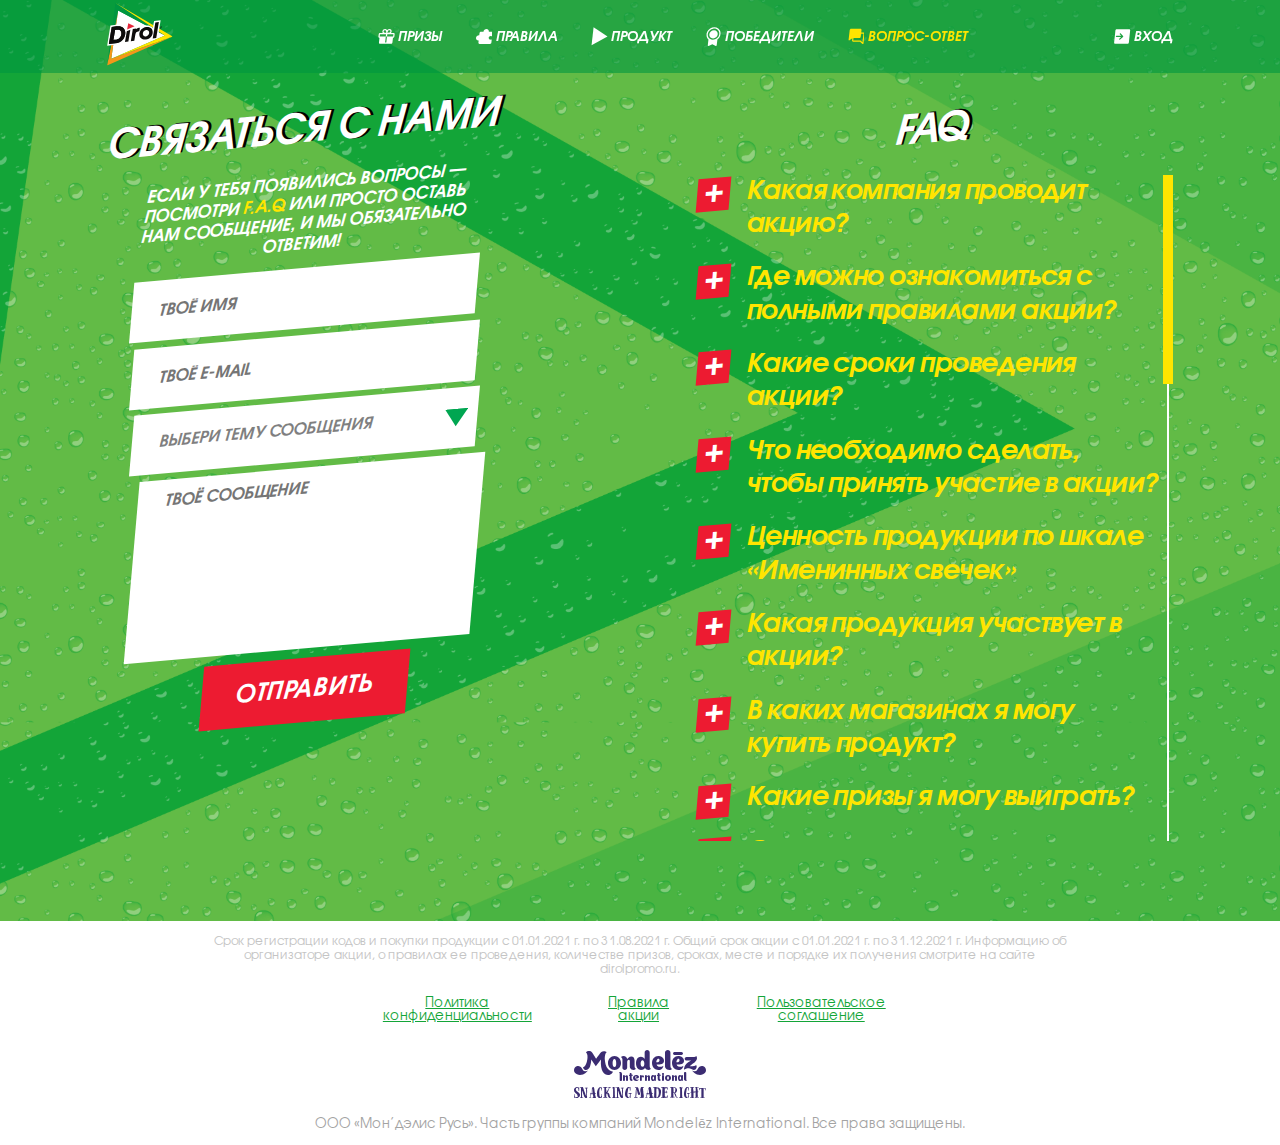
==== commit 3d599a77: "plug text upd + winners 1920" ====
--- a/faq.html
+++ b/faq.html
@@ -7,7 +7,7 @@
 	<meta http-equiv="X-UA-Compatible" content="IE=edge">
     <meta name="viewport" content="width=device-width, initial-scale=1.0, maximum-scale=1.0, minimum-scale=1.0, user-scalable=no">
     <meta name="format-detection" content="telephone=no">
-    <link rel="shortcut icon" href="img/favicon.png" type="image/png">
+    <link rel="icon" href="favicon.ico" type="image/x-icon">
 	<link rel="stylesheet" href="fonts/stylesheet.css">
 	<link rel="stylesheet" href="libs/select2/select2.min.css">
 	<link rel="stylesheet" href="libs/scrollbar/jquery.scrollbar.css">
--- a/css/styles.css
+++ b/css/styles.css
@@ -334,18 +334,18 @@
 body .scroll-element .scroll-element_outer,
 body .scroll-element .scroll-element_track,
 body .scroll-element .scroll-bar {
-    border-radius: 10px;
+    border-radius: 0;
 }
 
 body .scroll-element .scroll-element_track {
     background: #fff;
-    left: 3px;
+    left: 4px;
     width: 2px;
 }
 
 body .scroll-element .scroll-bar {
-    width: 8px;
-    background-color: #fff;
+    width: 10px;
+    background-color: #FFE500;
     left: 0;
     position: relative;
 }
@@ -1170,6 +1170,133 @@
 .spin-prize.active,
 .spin-btn-wrapper.active {
     display: block;
+}
+
+.phone-filter {
+    max-width: 500rem;
+    margin: 30rem auto 40rem;
+    transform: rotate(-5deg) skewX(-10deg);
+}
+
+.phone-filter.input-field input:not([type="checkbox"]) {
+    transform: none;
+    padding-left: 30rem;
+}
+
+.search {
+    position: absolute;
+    top: 0;
+    right: 10px;
+    bottom: 0;
+    width: 75px;
+    height: 75px;
+    margin: auto;
+    background: #ED1B31 url(../img/search.svg) center no-repeat;
+    background-size: 47px;
+}
+
+.tabs {
+    display: flex;
+    -ms-align-items: center;
+    align-items: center;
+    justify-content: center;
+    margin-bottom: 80rem;
+    transform: rotate(-5deg) skewX(-10deg);
+}
+
+.tab {
+    position: relative;
+    display: flex;
+    -ms-align-items: center;
+    align-items: center;
+    justify-content: center;
+    font-style: italic;
+    font-size: 23rem;
+    line-height: 27rem;
+    text-align: center;
+    text-transform: uppercase;
+    color: #62BB46;
+    width: 220rem;
+    height: 85rem;
+    margin: 0 2rem;
+    padding: 10rem;
+    background: #fff;
+    box-shadow: 1.88217rem 1.88217rem 0rem #000;
+    transition: all .2s linear;
+    cursor: pointer;
+}
+
+.tab:not(.active):hover,
+.tab.active {
+    color: #009640;
+    background: #FFE500;
+}
+
+.tab.disabled {
+    pointer-events: none;
+    background: #C2C2C2;
+    color: #000;
+}
+
+.tabs-content {
+    min-height: 450rem;
+}
+
+.tab-item {
+    display: none;
+}
+
+.tab-item.active {
+    display: block;
+}
+
+.table-wrapper {
+    max-width: 1360rem;
+    width: 100%;
+    max-height: 450rem;
+    margin: auto;
+}
+
+.table-wrapper.scroll-content {
+    padding-right: 18px;
+}
+
+table {
+    width: 100%;
+    border-spacing: 0;
+}
+
+table th {
+    font-weight: normal;
+    font-size: 14px;
+    line-height: 1.15;
+    color: #fff;
+    text-align: left;
+    padding: 0 20px 10px 0;
+}
+
+table tbody {
+    font-weight: normal;
+    font-size: 20px;
+    line-height: 1;
+    color: #fff;
+    text-align: left;
+}
+
+table td {
+    padding: 13px 20px 13px 0;
+    min-width: 190px;
+}
+
+table td:first-child {
+    white-space: nowrap;
+    overflow: hidden;
+    text-overflow: ellipsis;
+    max-width: 230px;
+}
+
+table td:nth-child(3) {
+   min-width: 140px;
 }
 
 @media (max-width: 1000px) {
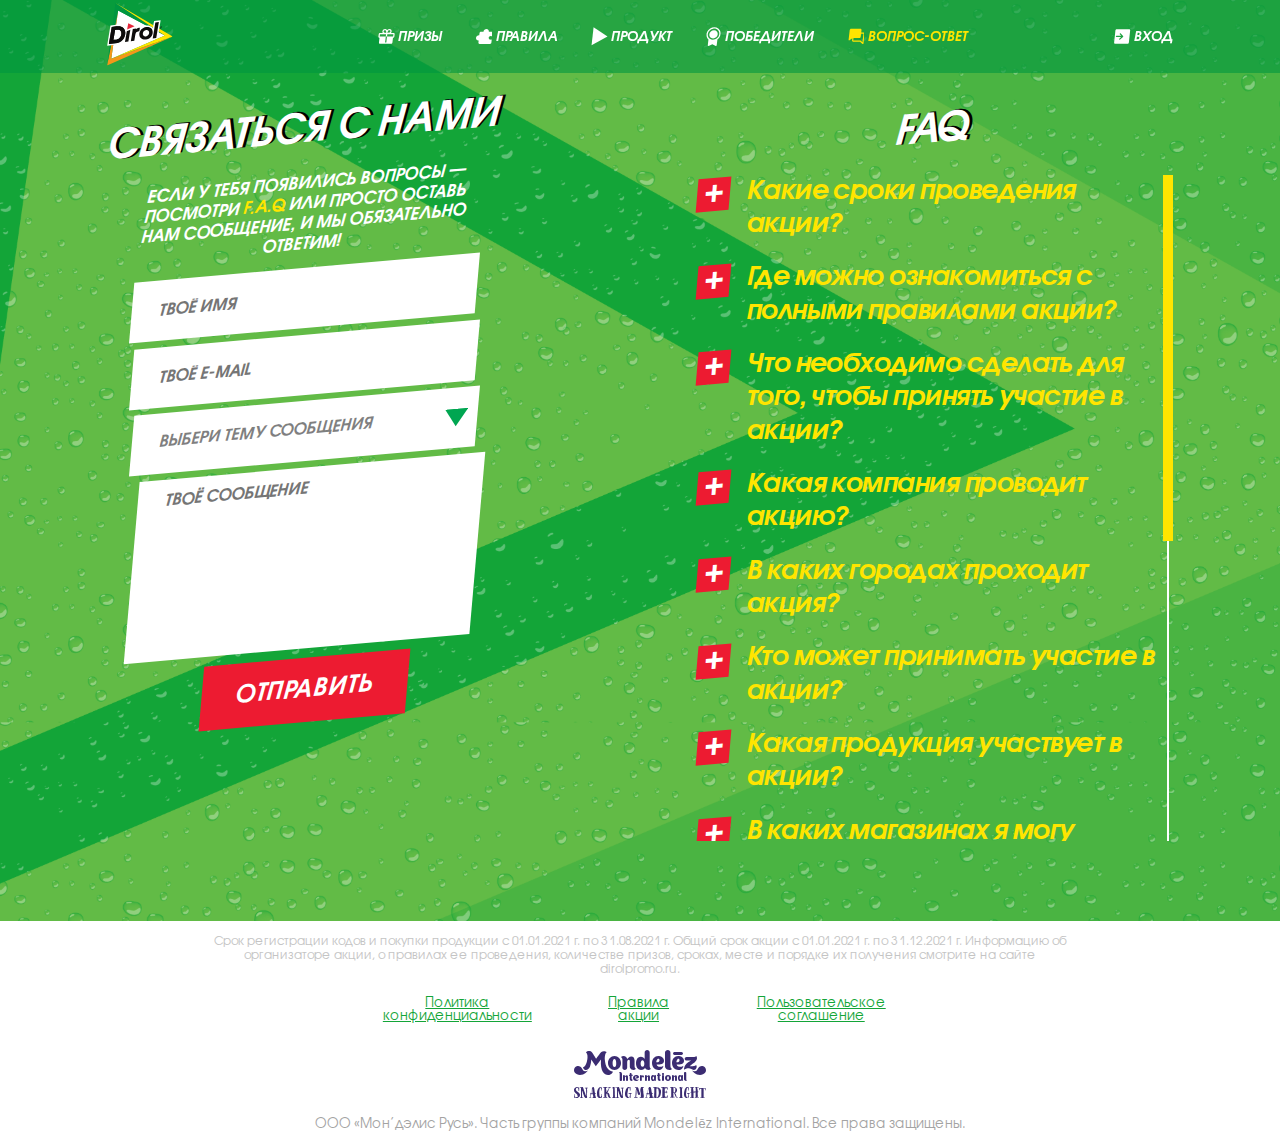
==== commit 7f9afd7e: "faq + products" ====
--- a/faq.html
+++ b/faq.html
@@ -101,14 +101,38 @@
 		                    	<div class="input-field">
 		                    		<textarea name="message" placeholder="Твоё сообщение" required></textarea>
 		                    	</div>
-		                    	<div class="btn-wrapper mw320">
-									<button class="btn btn1">Отправить</button>
+		                    	<div class="btn-wrapper">
+									<button class="btn">Отправить</button>
 								</div>
 							</form>
 						</div>
 						<div class="faq">
 							<div class="faq-title title">FAQ</div>
 							<div class="faq-wrap accordion-wrap">
+								<div class="faq-item">
+									<div class="faq-item-title accordion-title">Какие сроки проведения акции?</div>
+									<div class="faq-item-text">
+										1)	С 01 января 2021 года по 31 декабря 2021 года (включительно). Все сроки, указанные в настоящих Правилах, исчисляются по московскому времени. <br>
+										2)	Срок приобретения Продукции покупателем, указанной в п.5 настоящих Правил, для участия в Акции:  с 01 января 2021 года по 31 августа 2021 года (включительно). <br>
+										3)	Срок регистрации кодов: с 01 февраля 2021 года по 31 августа 2021 года (включительно).<br>
+										4)	Срок определения Победителей: c 01 февраля 2021 года по 30 сентября 2021 года (включительно).<br>
+										5)	Срок вручения Призов Победителям: c 01 февраля 2021 года по 31 декабря 2021 года (включительно).
+									</div>
+								</div>
+								<div class="faq-item">
+									<div class="faq-item-title accordion-title">Где можно ознакомиться с полными правилами акции?</div>
+									<div class="faq-item-text">
+										Правила проведения Акции опубликованы на сайте www.dirol-promo.ru, во вкладке Правила. 
+									</div>
+								</div>
+								<div class="faq-item">
+									<div class="faq-item-title accordion-title">Что необходимо сделать для того, чтобы принять участие в акции?</div>
+									<div class="faq-item-text">
+										Для того чтобы стать участником  необходимо: <br>
+										- Приобрести Продукцию, указанную в п.5 настоящих Правил, период с 00:00:00 часов (по московскому времени) 01 февраля  2021 года по 23:59:59 часов (по московскому времени) 31 августа  2021 года, <br>
+										- Найти код на промоупаковке Dirol. Чек и фото упаковки, подтверждающий покупку продукции с Кодом, необходимо сохранять до конца Акции.
+									</div>
+								</div>
 								<div class="faq-item">
 									<div class="faq-item-title accordion-title">Какая компания проводит акцию?</div>
 									<div class="faq-item-text">
@@ -123,245 +147,105 @@
 									</div>
 								</div>
 								<div class="faq-item">
-									<div class="faq-item-title accordion-title">Где можно ознакомиться с полными правилами акции?</div>
-									<div class="faq-item-text">
-										С полными Правилами Акции Участник может ознакомиться на сайте Акции <a href="www.120.milka.com" class="link">www.120.milka.com</a> <br>
-										Дополнительную интересующую информацию об условиях участия и проведения Акции, можно узнать на сайте Акции <a href="www.120.milka.com" class="link">www.120.milka.com</a> , заполнив форму обратной связи, а также отправив письмо на электронный ящик <a href="mailto:info@120.milka.com" class="link">info@120.milka.com</a> или по телефону горячий линии: 8-800-555-8-000 (звонки на территории Российской Федерации бесплатные). 
-									</div>
-								</div>
-								<div class="faq-item">
-									<div class="faq-item-title accordion-title">Какие сроки проведения акции?</div>
-									<div class="faq-item-text">
-										-	Общие сроки проведения Акции с «01» января 2021 года по «30» сентября 2021 года (включительно). Все сроки, указанные в настоящих Правилах, исчисляются по московскому времени. <br>
-										-	Срок приобретения покупателем Продукции, указанной в п.2 настоящих Правил, для участия в Акции и регистрации Чеков с «01» января 2021 года по «31» августа 2021 года (включительно).<br>
-										-	Срок определения Победителей: с «10» января 2020 года по «08» сентября 2021 года (включительно).<br>
-										-	Срок вручения Призов Победителям Акции: с «25» января 2021 года по «30» сентября 2021 года (включительно).
-									</div>
-								</div>
-								<div class="faq-item">
-									<div class="faq-item-title accordion-title">Что необходимо сделать, чтобы принять участие в акции?</div>
-									<div class="faq-item-text">
-										Для того, чтобы стать участником Акции (далее «Участник Акции»), в период с 00:00:00 часов (по московскому времени) «01» января 2021 года по 23:59:59 часов (по московскому времени «31» августа 2021 года необходимо: <br><br>
-
-										1.	Приобрести Продукцию, участвующую в Акции, в количестве, дающем право на получение, как минимум 1 (одной) именинной свечки (ценность продукции по шкале «Именинных свечек» указана ниже)<br>
-										2.	Получить кассовый Чек за покупку (далее – Чек), который должен содержать следующие обязательные поля:<br>
-										-	номер чека;<br>
-										-	дата и время покупки; <br>
-										-	наименование покупки/перечень продукции;<br>
-										-	количество приобретённого товара;<br>
-										-	ИНН, наименование и адрес торговой точки;<br>
-										-	заводской номер экземпляра модели фискального накопителя (ФН / ЗФН);<br>
-										-	порядковый номер фискального документа (ФД);<br>
-										-	фискальный признак документа (ФП /ФПД);<br>
-										-	данные о покупке Продукции, указанной в п.2 настоящих Правил.<br>
-										3.	Зарегистрировать Чек на сайте Акции www.120.milka.com (далее – «Сайт») в период с 00:00:00 часов (по московскому времени) «01» января 2021 года по 23:59:59 часов (по московскому времени) «31» августа 2021 года (далее по тексту – «Период регистрации чеков».<br><br>
-
-										Для регистрации чека на Сайте Участнику Акции необходимо зарегистрироваться на Сайте путем заполнения анкеты, указав свои фамилию, имя, отчество, согласно документу, удостоверяющему личность, адрес электронного почтового ящика, номер своего мобильного телефона, и пройти верификацию (т.е. подтвердить правильность введения электронной почты и номера мобильного телефона, путем ввода кода подтверждения отправленного Участнику Оператором в смс-сообщении на номер мобильного телефона, указанного при регистрации). При регистрации Чека в личном кабинете на сайте www.120.milka.com необходимо заполнить анкету, указав дату и время покупки, заводской номер экземпляра модели фискального накопителя (ФН /ЗФН), порядковый номер фискального документа (ФД), фискальный признак документа (ФП /ФПД) (указаны в чеке), а также дополнительно загрузить скан указанного Чека. Скан Чека должен быть читаемым и корректным, при загрузке нечитаемого или фальшивого чека, применяются правила, указанные в п.п. 15-16 настоящих Правил. Количество Чеков, зарегистрированных одним Участником Акции, не ограничивается.<br><br>
-
-										Для того, чтобы принять участие в специальном розыгрыше, участнику необходимо: <br>
-										1.	Зарегистрировать не менее 1 (одного) Чека в текущем месяце (чек в последствие должен пройти модерацию и быть одобрен).<br>
-										2.	Принять участие в Специальном Розыгрыше (далее – «Специальный розыгрыш»), поделившись своим заветным желанием на сайте www.120.milka.com,  рассказать, почему оно для вас так важно и как давно вы о нем мечтаете (далее – «Желание»). <br>
-										3.	Желание Участника должны быть оригинальными и уникальными.<br>
-										4.	Желания Участника не должны:<br>
-										-	быть общего характера, например, «Желаю всем счастья», «Пусть все будут здоровы» и прочее;<br>
-										-	быть описаны настоящим временем, например, «Хочу машину», «Хочу поехать на острова» и прочее;<br>
-										-	содержать в тексте упоминания брендов конкурентов (например, Киндер, Марс, Сникерс, Милки-вей и др.);<br>
-										-	Содержать нецензурные слова, оскорбления частного или общего характера.<br>
-										Количество желаний, которое может опубликовать один Участник на сайте ограничено 5 (пятью) желаниями в месяц, при этом для публикации каждого желания должно соблюдаться условие, указанное в п. 22.4.1. настоящих Правил. Каждое желание является одной заявкой на участие.<br>
-										Все публикации проходят обязательную модерацию: к участию в Специальном Розыгрыше не допускаются публикации, содержащие элементы порнографии, насилия, оскорбляющие честь и достоинство каких-либо лиц, могущие стать причиной возбуждения социальной, расовой, национальной или религиозной розни, любые другие материалы, противоречащие законодательству РФ.<br>
-										Реализация исполнения желания ограничена его стоимостью, согласно п.8.3. настоящих Правил.<br>
-										Желание должно быть физически исполнимым и может быть адресовано как непосредственно самому Участнику, так и его близким. В случае если реализация желания Участника адресована третьим лицам, то налогоплательщиком выступает непосредственно Участник – обладатель Ежемесячного Суперприза. <br>
-										Все заявки на участие в Специальном Розыгрыше накапливаются и оцениваются комиссией, состоящей из 2(двух) представителей Организатора Акции и 1 (одного) представителя Оператора Акции, один раз в месяц 
-									</div>
-								</div>
-								<div class="faq-item">
-									<div class="faq-item-title accordion-title">Ценность продукции по шкале «Именинных свечек»</div>
-									<div class="faq-item-text">
-										Ценность продукции по шкале «Именинных свечек» можно посмотреть на страничке «Как набрать свечки»
+									<div class="faq-item-title accordion-title">В каких городах проходит акция?</div>
+									<div class="faq-item-text">
+										Акция проводится на всей территории Российской Федерации. 
+									</div>
+								</div>
+								<div class="faq-item">
+									<div class="faq-item-title accordion-title">Кто может принимать участие в акции?</div>
+									<div class="faq-item-text">
+										К участию в Акции допускаются совершеннолетние дееспособные лица, являющиеся гражданами Российской Федерации, постоянно проживающие на территории Российской Федерации. 
 									</div>
 								</div>
 								<div class="faq-item">
 									<div class="faq-item-title accordion-title">Какая продукция участвует в акции?</div>
 									<div class="faq-item-text">
-										В Акции принимает участие любая Продукция в категории: шоколад; шоколадные конфеты; печенье, бисквиты; вафли; изделия кондитерские мучные под товарным знаком «Milka», производимая и/или реализуемая Организатором Акции (далее – «Продукция»).
+										Продукция, принимающая участие в Акции: <br>
+										DIROL жевательная резинка Арбузная Свежесть 13.6г <br>
+										DIROL жевательная резинка Арбузно-Дынный Коктейль 13.6г <br>
+										DIROL жевательная резинка б/с с активированным углем со вкусом мяты 13.6г <br>
+										DIROL жевательная резинка без сахара Клубника Черешня 13.6г <br>
+										DIROL жевательная резинка без сахара Морозная мята 13.6г <br>
+										DIROL жевательная резинка White со вкусом мяты 13.6г <br>
+										DIROL жевательная резинка White со вкусом клубники 13.6г <br>
+										DIROL жевательная резинка Маракуйя 13.6г <br>
+										DIROL жевательная резинка Мята 13.6г <br>
+										Dirol Jack 13,6 г <br>
+										Dirol со вкусом клубники и кокоса 13,6 г
 									</div>
 								</div>
 								<div class="faq-item">
 									<div class="faq-item-title accordion-title">В каких магазинах я могу купить продукт?</div>
 									<div class="faq-item-text">
-										Акция проводится во всех точках продаж продукции «Milka» на территории Российской Федерации.
-									</div>
-								</div>
-								<div class="faq-item">
-									<div class="faq-item-title accordion-title">Какие призы я могу выиграть?</div>
-									<div class="faq-item-text">
-										Призовой фонд Акции состоит из следующих Призов: <br><br>
-
-										Гарантированные призы:<br>
-										1.	Гарантированный приз:<br>
-										Электронный сертификат в виде промокода в Интернет-кинотеатр ivi на подписку на 1 месяц номиналом 399,00 (триста девяносто девять рублей 00 копеек) в количестве 100 000 (сто тысяч) штук<br>
-										2.	Специальный гарантированный приз:<br>
-										Эксклюзивный праздничный набор от Milka, состоящий из брендированных: худи, сумки-шоппер, бутылки, а также шоколадок Milka в количестве 8 (Восьми) штук в ассортименте, общей стоимостью не более 10 000,00 (десяти тысяч рублей 00 копеек), включая все применимые налоги, а также денежная часть приза в размере не более 3 231 (трех тысяч двести тридцать одного рубля 00 копеек) в количестве 120 (Сто двадцать) штук<br><br>
-
-										Еженедельный Приз:<br>
-										3.	Электронный сертификат на получение подарка - «впечатления» номиналом не более 3000 (три тысячи рублей 00 копеек) в количестве 1150 (одна тысяча сто пятьдесят) штук и номиналом не более 3 500,00 (три тысячи пятьсот рублей 00 копеек) в количестве 550 (пятьсот пятьдесят) штук <br>
-										Категории Еженедельных Призов:<br>
-										Категории Еженедельного Приза	Период роз-ша	Номинал Приза	Кол-во Призов	Срок действия Приза	Правила использования<br>
-										Категория №1<br>
-										«Праздник с самыми близкими (релакс и романтик-призы)». 	Январь – март 2021 г.	Не более 3 000,00 (три тысячи рублей 00 копеек)	550 штук	6 месяцев с момента вручения	https://emprana.ru/podarok-vpechatlenie/<br><br>
-																
-										Категория №2<br>
-										«Делитесь нежностью и впечатлениями (призы-впечатления)».	Апрель – июнь 2021 г.	Не более 3 000,00 (три тысячи рублей 00 копеек)	600 штук	6 месяцев с момента вручения	https://emprana.ru/podarok-vpechatlenie/<br><br>	
-																
-										Категория №3<br>
-										«Лето – просто праздник! (концерты и мероприятия, уикенды и поездки)». 	Июль – август 2021 г.	Не более 3 500,00 (три тысячи пятьсот рублей 00 копеек)	550 штук	6 месяцев с момента вручения	https://yandex.ru/support/afisha/certificate.html	<br><br>
-
-										Ежемесячный Суперприз:<br>
-										4.	Реализация исполнения желания стоимостью не более 100 000,00 (сто тысяч рублей 00 копеек), включая все применимые налоги, и денежная часть приза не более 51 692 (Пятьдесят одна тысяча шестьсот девяносто двух рублей 00 копеек) в количестве 8 (восемь) штук <br><br>
-
-										Ежемесячный Приз<br>
-										5.	Ноутбук, стоимостью не более 62 400 (шестьдесят две тысячи рублей 00 копеек), включая НДС 20%, а также денежная часть приза в размере 31 446,0 (тридцать одна тысяча четыреста сорок шесть рублей 00 копеек) в количестве 40 (сорок) штук<br><br>
-
-										Главный приз:<br>
-										6.	денежная сумма в размере 1 536 308,00 рублей (Один миллион пятьсот тридцать шесть тысяч триста восемь рублей 00 копеек).<br>
-										Общее количество Главных Призов – 4 (Четыре) штуки.
+										Акция проводится во всех точках продаж продукции «Dirol» на территории Российской Федерации.
+									</div>
+								</div>
+								<div class="faq-item">
+									<div class="faq-item-title accordion-title">Сколько Кодов я могу загрузить на сайт?</div>
+									<div class="faq-item-text">
+										Количество кодов, которое может зарегистрировать участник в 1 день – не более 5 штук.
+									</div>
+								</div>
+								<div class="faq-item">
+									<div class="faq-item-title accordion-title">Какой можно предложить Главный приз?</div>
+									<div class="faq-item-text">
+										Главный Приз –   Приз (услуга или товар) стоимостью не более  1 000 000,00  рублей (Один миллион рублей 00 копеек), в том числе НДС 20%. <br>
+										В случае, если фактическая стоимость Главного Приза окажется меньше указанной максимальной стоимости, то оставшаяся часть не выражается в денежном эквиваленте и не выдается на руки Победителю.<br><br>
+
+										Реальность реализации Приза, предложенного Участником определяется на усмотрение Организатора. Конкретная форма реализация Приза определяется Организатором, что признается Участником Акции по факту участия им в Акции. Приз может представлять собой только товар или услугу по выбору Победителя Акции, но стоимостью не превышающую, указанную в настоящем пункте.<br><br>
+
+										Участники Акции не могут указать в качестве Главного приза товары или услуги, которые потенциально могут навредить психическому или физическому здоровью Победителя или иных людей, привести к алкогольному, наркотическому или иному виду опьянения, а также нарушающие этические, религиозные нормы, оскорбляющие честь и достоинство каких-либо лиц, могущие стать причиной возбуждения социальной, расовой, национальной или религиозной розни, и любые другие нормы, противоречащие законодательству РФ.<br>
+										В качестве Главного приза не могут быть указаны Участниками товары или услуги, вручение которых влечет за собой нарушение Организатором  норм действующего законодательства (включая, но не ограничиваясь алкогольная продукция, табачная продукция, в том числе электронные устройства для курения, курительные принадлежности и т.д.).<br><br>
+
+										В случае, если для надлежащего использования Главного приза необходима регистрация права собственности, получение дополнительных документов/разрешений в государственных и иных органах или иные действия, оуществление которых требуется в соответствии с действующим законодательством – такие действия осуществляются Победителем своими силами и за свой счет. Организатор за такие действия Победителя, а также   за возникшие последствия в случае их несовершения/ненадлежащего совершения ответственности  не несет.
 									</div>
 								</div>
 								<div class="faq-item">
 									<div class="faq-item-title accordion-title">Сколько призов я могу выиграть за акцию?</div>
 									<div class="faq-item-text">
-										Максимальный размер Призового фонда, который может выиграть 1 (Один) Участник в Акции на промо-сайте ограничен и составляет: <br>
-										1.	Один Участник может получить не более 1 (одного) Гарантированного Приза. <br>
-										2.	Один Участник может получить не более 1 (Одного) Специального Гарантированного Приза. <br>
-										3.	Каждый Участник может выиграть не более 2 (двух) Еженедельных призов за Акцию, при этом не более 1 (одного) Еженедельного Приза в категории №1 или №2 и не более 1 (одного) Еженедельного Приза в категории №3. <br>
-										4.	Один Участник может выиграть не более 1 (Одного) Ежемесячного Суперприза за Акцию. <br>
-										5.	Один Участник может выиграть не более 1 (Одного) Ежемесячного Приза за Акцию.<br>
-										6.	Один Участник может выиграть не более 1 (Одного) Главного приза.<br><br>
-
-
-										Участник может выиграть несколько призов, указанных в п. 8 настоящих Правил в течение Акции, при этом максимальная сумма номинала Призов, которую может выиграть 1 (один) Участник не может превышать 1 802 026,00 рублей (один миллион восемьсот две тысячи двадцать шесть рублей 00 копеек), включая все применимые налоги. <br>
-										В случае выигрыша Участником одновременно нескольких призов, например: Главного приза, Специального Гарантированного Приза, Еженедельного Приза, Ежемесячного Суперприза, Ежемесячного приза, денежная часть приза будет пересчитана.<br>
-										Денежные эквиваленты по полученным Призам не выплачиваются.<br>
-										Право на участие в розыгрыше и (или) получение Призов не может быть уступлено, либо иным образом передано Участником розыгрыша другому лицу. 
-									</div>
-								</div>
-								<div class="faq-item">
-									<div class="faq-item-title accordion-title">Кто может принимать участие в акции?</div>
-									<div class="faq-item-text">
-										К участию допускаются совершеннолетние дееспособные лица, являющиеся гражданами Российской Федерации, постоянно проживающие на территории Российской Федерации.
-									</div>
-								</div>
-								<div class="faq-item">
-									<div class="faq-item-title accordion-title">Сколько Чеков я могу загрузить на сайт?</div>
-									<div class="faq-item-text">
-										Количество Чеков в течение Акции и за сутки не ограничено. <br>
-										Если Участник Акции регистрирует подряд 3 (Три) неверных Чека на Сайте, то Участнику блокируется доступ к участию в Акции на 24 часа. <br>
-										Если Участник Акции зарегистрировал 7 (Семь) некорректных Чеков подряд, то Участнику блокируется доступ к участию на весь период Акции, с возможностью оспаривания этого решения только путем обращения по телефону горячий линии: 8-800-555-8-000
-									</div>
-								</div>
-								<div class="faq-item">
-									<div class="faq-item-title accordion-title">К кому я могу обратиться, если мой Чек не загружается/ отклонен?</div>
-									<div class="faq-item-text">
-										По все вопросам, связанным с загрузкой чеков, а также другим вопросам можно обратиться к Оператору акции по почте info@120.milka.com
-									</div>
-								</div>
-								<div class="faq-item">
-									<div class="faq-item-title accordion-title">Какая система баллов применяется в Акции?</div>
-									<div class="faq-item-text">
-										Именинные свечки – это условная единица подсчета (баллы), используемая на Сайте, начисляемая Участникам в соответствии с купленной ими Продукцией. <br>
-										Каждый продукт, участвующий в акции, имеет свою ценность по шкале именинных свечек.
-									</div>
-								</div>
-								<div class="faq-item">
-									<div class="faq-item-title accordion-title">Какая минимальная покупка для участия в акции? </div>
-									<div class="faq-item-text">
-										Для участия в Акции необходимо совершить покупку, которая позволит набрать как минимум 1 (одну) именинную свечку. <br>
-										Ценность продукции по шкале «именинных Свечек» соответствует табличке в вопросе №5 «Ценность продукции по шкале «Именинных свечек»».
+										Один Участник может выиграть не более 1 (Одного) Ежедневного Приза №1, Ежедневного Приза №2, Ежедневного Приза №3, Ежедневного Приза №4, Ежедневного Приза №5, Ежедневного Приза №6, Ежедневного Приза №7. <br>
+
+										Один Участник может выиграть не более 1 (Одного) Еженедельного Приза №1, Еженедельного Приза №2, Еженедельного Приза №3, Еженедельного Приза №4, Еженедельного Приза №6.<br>
+
+										Один Участник может выиграть не более 1 (Одного) Специального Приза.
 									</div>
 								</div>
 								<div class="faq-item">
 									<div class="faq-item-title accordion-title">Как я узнаю, что выиграл приз?</div>
 									<div class="faq-item-text">
-										Статус выигрыша отображается в Личном Кабинете каждого Победителя в закладке «Мои призы», также список Победителей публикуется на сайте Акции в разделе «Победители».
-									</div>
-								</div>
-								<div class="faq-item">
-									<div class="faq-item-title accordion-title">Сколько именинных свечек нужно накопить для открытия уровня приза?</div>
-									<div class="faq-item-text">
-										Именинные свечки в Статусе Участника – это суммарное количество Именинных свечек, накопленное Участником. <br>
-										Необходимое количество именинных свечек Статусе Участника или загруженных Чеков, прошедших модерацию за соответствующий период Акции, для открытия доступа к розыгрышу и получению Призов:<br>
-										Открытие доступа к розыгрышу и получению Приза	Условие <br>
-										Получение Гарантированного приза 	1 чек<br>
-										Открытие доступа к розыгрышу Еженедельного Приза	3 именинных свечки<br>
-										Открытие доступа к розыгрышу Ежемесячного Суперприза	1 чек<br>
-										Открытие доступа к розыгрышу Ежемесячного приза 	5 именинных свечек<br>
-										Открытие доступа к розыгрышу Главного приза	1 именинная свечка<br>
-										Получение Специального приза 	120 именинных свечек<br>
-										При открытии доступа к розыгрышу Призов, или получение Гарантированных призов, количество Именинных свечек в Статусе не уменьшаются и не списываются из Личного Кабинета.
-									</div>
-								</div>
+										Статус выигрыша отображается в Личном Кабинете каждого Победителя, также список Победителей публикуется на сайте Акции в разделе «Победители».
+									</div>
+								</div>								
 								<div class="faq-item">
 									<div class="faq-item-title accordion-title">Как происходит вручение приза?</div>
 									<div class="faq-item-text">
-										Получение (вручение) призов: <br>
-										-	Гарантированный приз – путем отправки кода электронного сертификата в личном кабинете на сайте Акции www.120.milka.com в течение 30 (тридцати) календарных дней после определения Победителей. <br>
-										-	Специальный Гарантированный Приз – посредством почты России на адрес проживания, указанный Участником в личном кабинете на сайте www.120.milka.com. Для получения Специального Приза Победитель обязуется предоставить Оператору следующие документы и информацию, указанные в п. 22.2.5 настоящих Правил.<br>
-										Доставка Специального приза осуществляется посредством доставки почтой России на фактический адрес места проживания Победителя, указанный Участником в личном кабинете на сайте www.120.milka.com. Для осуществления доставки, Победитель обязан в срок не позднее 72 (семидесяти двух) часов после получения уведомления о победе, пройти по ссылке «Внести данные» в Личном кабинете и заполнить данные, указанные в п. 22.2.5 настоящих Правил.<br>
-										-	Еженедельный приз - путем отправки кода электронного сертификата в личном кабинете на сайте Акции www.120.milka.com в течение 30 (тридцати) календарных дней после определения Победителей. Для получения Еженедельного Приза, в случае если Участник получил призы общим номиналом более 4000 (четыре тысячи) рублей, Победитель обязуется предоставить Оператору следующие документы и информацию, указанные в п. 22.3.4 настоящих Правил.<br>
-										-	Ежемесячный Суперприз – способ доставки определяется Оператором Акции для каждого конкретного Приза отдельно. Для получения Ежемесячного Суперприза Победитель обязуется предоставить Оператору следующие документы и информацию, указанные в п. 22.4.11 настоящих Правил.<br>
-										-	Ежемесячный приз – посредством почты России на адрес проживания, указанный Участником в личном кабинете на сайте www.120.milka.com. Для получения Ежемесячного Приза Победитель обязуется предоставить Оператору следующие документы и информацию, указанные в п. 22.5.4 настоящих Правил.<br>
-										-	Главный Приз - путем перечисления денежных средств на расчетный счет, указанный Победителем по запросу Оператора. Для получения Главного Приза, Ежемесячного приза, Ежемесячного Суперприза, Специального Гарантированного Приза, Победитель обязуется предоставить Оператору следующие документы: <br>
-										-	Сканированную копию Российского Паспорта (страницы с данными о: фамилии, имени, отчестве, дате рождения, серии и номере паспорта, месте и дате его выдачи, адресе регистрации – остальные данные необходимо закрыть);<br>
-										-	Номер мобильного телефона, по которому Оператор Акции может связаться с Победителем;<br>
-										-	Сканированную копию/фотографию оригинала чека(ов), подтверждающего (их) покупку Продукции в необходимом количестве; <br>
-										-	Копию своего свидетельства ИНН;<br>
-										-	Адрес по месту проживания Победителя для доставки приза;<br>
-										-	Акт приема-передачи Приза, подписанный Победителем;<br>
-										-	Согласие на использование изображения Победителя;<br>
-										-	Иную информацию по запросу Оператора Акции, необходимую для вручения Призов Победителю.<br><br>
-
-										Оператор вправе запросить оригинал чека. Участник должен предоставить сканированную копию и видео оригинала чека в течение 72 (Семидесяти двух) часов с момента определения Победителей Акции и оповещения их об этом на почту info@120.milka.com с возможным последующим предоставлением оригинала. В случае не предоставления, Оператор/Организатор аннулирует зарегистрированный чек, а Главный Приз, Специальный Гарантированный Приз, Еженедельный Суперприз, Еженедельный Приз, Гарантированный приз и Ежемесячные Призы не предоставляются. В случае несовпадения данных, указанных при регистрации на Сайте, в выдаче Главного Приза, Специального Гарантированного Приза, Ежемесячного Суперприза, Еженедельного Приза, Гарантированного приза и Ежемесячного Приза будет отказано.
-										Информация и копии документов, необходимые для получения Призов, должны быть предоставлены Победителем Оператору на info@120.milka.com  не позднее чем через 72 (Семьдесят два) часа после определения Победителей Акции и оповещения их об этом. Оповещение Победителей Акции о выигрыше производится путем отправки сообщения на электронный адрес, указанный Участником при регистрации на сайте.
-									</div>
-								</div>
-								<div class="faq-item">
-									<div class="faq-item-title accordion-title">Как получить дополнительную именинную свечку</div>
-									<div class="faq-item-text">
-										Дополнительные именинные свечки в количестве 1 (Одна) именинная свечка начисляются Участнику: <br>
-										За каждого приглашенного Друга. Для этого Участнику необходимо направить свой персональный код Другу. 1 (Одна) именинная свечка будет начислена и Участнику, и Другу в случае, если Друг зарегистрируется для участия в Акции на сайте www.120.milka.com с использованием персонального кода, загрузит чек и чек пройдет модерацию. Количество приглашенных Друзей не ограничено.
+										Ежедневные Призы и Еженедельные Призы передаются путем отправки электронного сертификата или промокода на электронную почту Победителя Акции. Для получения Ежедневных и Еженедельных Призов Победитель обязуется предоставить Оператору Акции следующие документы и информацию в течение 72 часов: <br>
+										- копию и/ или оригинал чека, фото продукции со вскрытой упаковкой, где виден Код;<br>
+										- в случае, если стоимость и/или номинал выигранных Ежедневных и/или Еженедельных Призов больше 4 000 (Четырех тысяч) рублей с НДС, Победитель обязуется предоставить сканированную копию Российского Паспорта, копию своего свидетельства ИНН, подписать  Акт приема-передачи Призов, в котором  будут указаны данные Победителя, соответствующие данным, предоставленным Оператору, количество, а также стоимость Призов и денежная часть Призов. В случае отказа от подписания Акта приема-передачи Призов, зарегистрированный код аннулируется и Ежедневный и/или Еженедельный Приз, выходящие за ограничение в 4 000 рублей с НДС, не предоставляется.<br>
+										- иную информацию по запросу Оператора Акции, необходимую для вручения Призов Победителю.<br><br>
+
+										Специальные Призы передаются курьерской службой. Для получения Специального Приза обязуется предоставить Оператору Акции следующие документы и информацию в течение 72 часов:<br>
+										- копию и/ или оригинал чека, фото продукции со вскрытой упаковкой, где виден Код;<br>
+										- адрес для отправки Приза, сканированную копию Российского Паспорта и ИНН на электронную почту support@dirol-promo.ru;<br>
+										- подтвердить номер мобильного телефона, который был указан при регистрации и по которому Оператор Акции может связаться с Победителем, в личном кабинете на сайте Акции;<br>
+										- подписать  Акта приема-передачи Приза, в котором  будут указаны данные Победителя, соответствующие данным, указанным Победителем ранее на Сайте, количество, а также стоимость Специального Приза и денежная часть Специального Приза. В случае не подписания Акта, зарегистрированный код аннулируется и Специальный Приз не предоставляется.;<br>
+										- иную информацию по запросу Оператора Акции, необходимую для вручения Призов Победителю.<br><br>
+
+										Способ передачи Главного Приза определяется в зависимости от услуги или товара, выбранного(ой) Победителем. Для получения Главного Приза, Победитель обязуется предоставить Оператору следующие документы и информацию:<br>
+										- копию и/ или оригинал чека, фото продукции со вскрытой упаковкой, где виден Код;<br>
+										- сканированную копию страниц российского паспорта;<br>
+										- ФИО и номер мобильного телефона, по которому Оператор Акции могут связаться с Победителем;<br>
+										-  копию своего свидетельства ИНН;<br>
+										- иную информацию по запросу Оператора Акции, необходимую для вручения Призов Победителю;<br>
+										- акт приема-передачи Приза, подписанный Победителем.<br>
+										- согласие на использование изображения Победителя.
 									</div>
 								</div>
 								<div class="faq-item">
 									<div class="faq-item-title accordion-title">Мне надо платить налоги за призы?</div>
 									<div class="faq-item-text">
-										Нет, обязанность по уплате налогов за полученные в Акции призы лежит на стороне Оператора Акции в случае, если общий выигранный призовой фонд не превышает 4 000,00 рублей или вы не являетесь победителем Главного приза, Специального Гарантированного Приза, Ежемесячного Суперприза, Ежемесячного приза. Подробности смотрите в правилах на сайте.
-									</div>
-								</div>
-								<div class="faq-item">
-									<div class="faq-item-title accordion-title">Если я загрузил Чек, но ничего не выиграл, мой Чек еще будет участвовать в розыгрыше?</div>
-									<div class="faq-item-text">
-										Каждый загруженный Чек, соответствующий требованиям Акции, участвует в розыгрыше только один раз.
-									</div>
-								</div>
-								<div class="faq-item">
-									<div class="faq-item-title accordion-title">Как можно поучаствовать в благотворительном проекте Акции?</div>
-									<div class="faq-item-text">
-										Каждый Участник Акции может присоединиться к благотворительному проекту Акции «Измени одну жизнь». <br>
-										Фонд «Измени одну жизнь» (далее - «Фонд») помогаем детям, оставшимся без родителей, найти семью и больше ее не терять. Информация о Фонде размещена на сайте https://changeonelife.ru/ <br>
-										Каждый Участник может пожертвовать/передать накопленные сердечки через свой Личный кабинет в Фонд. Каждое пожертвованное сердечко будет конвертировано в 50 (Пятьдесят) рублей 00 копеек и переведено Организатором в Фонд.
-										Переданные в Фонд сердечки списываются из личного кабинета Участника.
-									</div>
-								</div>
-								<div class="faq-item">
-									<div class="faq-item-title accordion-title">Могут ли измениться правила акции? Может ли акция закончиться досрочно?</div>
-									<div class="faq-item-text">
-										Организатор оставляет за собой право изменять условия данной Акции, предварительно уведомив Участников на сайте www.120.milka.com за 3 (Три) календарных дня до вступления изменений в силу.
-									</div>
-								</div>
-								<div class="faq-item">
-									<div class="faq-item-title accordion-title">Могут ли мои личные данные быть использованы компанией в других целях?</div>
-									<div class="faq-item-text">
-										Отправкой документов и информации в письме на адрес электронной почты info@120.milka.com Победитель подтверждает свое согласие с настоящими Правилами, а также дает согласие на предоставление Оператору (ЗАО «ЭМГ Промо». Место нахождения: Россия, 117105, г. Москва, ул. Варшавское шоссе, дом 1, стр.6) своих персональных данных, их обработку (включая сбор, систематизацию, накопление, хранение (в том числе на случай предъявления претензий), уточнение (обновление, изменение), использование (в том числе для целей вручения Призов, индивидуального общения с Участниками и предоставления информации и/или рекламы о Товаре - и/или Организаторе), распространение (в том числе передачу третьим лицам), обезличивание, блокирование и уничтожение. Персональные данные могут передаваться от Оператора третьим лицам, привлекаемым Оператором на основании соответствующих договоров. 
+										Нет, обязанность по уплате налогов за полученные в Акции призы лежит на стороне Оператора Акции в соответствии с законодательством Российской Федерации.
 									</div>
 								</div>
 							</div>
@@ -390,12 +274,211 @@
 			<div class="popup__wrap">
 				<a href="#!" class="close-popup js-close-popup"></a>
                 <div class="popup__inner">
-                    <div class="popup__title">Войти с помощью <br>вконтакте</div>
+                	<div class="popup__title">Авторизация</div>
+                    <div class="popup__title2">Войти с помощью вконтакте</div>
                     <form class="popup-form">
                     	<div class="soc-auth-wrapper">
 							<button>
 								<img src="img/vk.svg" alt="">
 							</button>
+						</div>
+                    </form>
+                    <div class="separate"></div>
+                    <div class="popup__error"></div>
+                    <form class="popup-form">
+                    	<div class="input-field">
+                    		<input type="text" name="phone" placeholder="Телефон или e-mail" required>
+                    	</div>
+                    	<div class="input-field mb30">
+                    		<input type="password" name="password" placeholder="Пароль" required>
+                    	</div>
+                    	<div class="btn-wrapper">
+							<button class="btn">Войти</button>
+						</div>
+						<div class="popup-link-wrapper">
+							<a href="#!" class="link popup-link pop-op" data-popup="reg">Регистрация</a>
+							<a href="#!" class="link popup-link pop-op" data-popup="restore-password">Забыл пароль?</a>
+						</div>
+                    </form>
+                </div>
+            </div>
+		</div>
+		<div id="reg" class="popup reg-popup">
+			<div class="popup__wrap">
+				<a href="#!" class="close-popup js-close-popup"></a>
+                <div class="popup__inner">
+                	<div class="popup__title">Регистрация</div>
+                    <div class="popup__title2">Войти с помощью вконтакте</div>
+                    <form class="popup-form">
+                    	<div class="soc-auth-wrapper">
+							<button>
+								<img src="img/vk.svg" alt="">
+							</button>
+						</div>
+                    </form>
+                    <div class="separate"></div>
+                    <div class="popup__error"></div>
+                    <form class="popup-form">
+                    	<div class="input-field">
+                    		<input type="text" name="fio" placeholder="Ф.И.О." required>
+                    	</div>
+                    	<div class="input-field">
+                    		<input type="text" name="phone" class="phone-mask" placeholder="Телефон" required>                    		
+                    	</div>
+                    	<div class="input-field">
+                    		<input type="text" name="email" placeholder="E-mail" required>                    		
+                    	</div>
+                    	<div class="checkbox-wrapper">
+							<div class="input-field checkbox-field">
+	                            <label for="check-rules" class="checkbox">
+	                                <input id="check-rules" name="check-rules" type="checkbox" required>
+	                                <span class="checkmark"></span>
+	                                <span class="checkbox-text">Я согласен с <a href="#!" class="rules-link link" target="_blank">Правилами акции</a></span>
+	                            </label> 
+	                        </div>
+	                        <div class="input-field checkbox-field">
+	                            <label for="check-data" class="checkbox">
+	                                <input id="check-data" name="check-data" type="checkbox" required>
+	                                <span class="checkmark"></span>
+	                                <span class="checkbox-text">Я даю свое согласие на обработку моих персональных данных</span>
+	                            </label> 
+	                        </div>
+						</div>
+						<div class="btn-wrapper">
+							<!-- <button class="btn btn1"><span>Войти</span></button> -->
+							<a href="#!" class="btn btn1 pop-op" data-popup="reg-confirm">Отправить</a>
+						</div>
+						<div class="popup-link-wrapper">
+							<a href="#!" class="link popup-link pop-op" data-popup="auth">Авторизация</a>
+						</div>
+                    </form>
+                </div>
+            </div>
+		</div>
+		<div id="reg1" class="popup reg-popup">
+			<div class="popup__wrap">
+				<a href="#!" class="close-popup js-close-popup"></a>
+                <div class="popup__inner">
+                	<div class="popup__title">Регистрация</div>
+                    <div class="popup__title2">Для завершения регистрации введи номер телефона. <br>На него будет отправлен пароль.</div>
+                    <div class="separate"></div>
+                    <div class="popup__error"></div>
+                    <form class="popup-form">
+                    	<div class="input-field">
+                    		<input type="text" name="phone" class="phone-mask" placeholder="Телефон" required>                    		
+                    	</div>
+                    	<div class="checkbox-wrapper">
+							<div class="input-field checkbox-field">
+	                            <label for="check-rules" class="checkbox">
+	                                <input id="check-rules" name="check-rules" type="checkbox" required>
+	                                <span class="checkmark"></span>
+	                                <span class="checkbox-text">Я согласен с <a href="#!" class="rules-link link" target="_blank">Правилами акции</a></span>
+	                            </label> 
+	                        </div>
+	                        <div class="input-field checkbox-field">
+	                            <label for="check-data" class="checkbox">
+	                                <input id="check-data" name="check-data" type="checkbox" required>
+	                                <span class="checkmark"></span>
+	                                <span class="checkbox-text">Я даю свое согласие на обработку моих персональных данных</span>
+	                            </label> 
+	                        </div>
+						</div>
+						<div class="btn-wrapper">
+							<!-- <button class="btn btn1"><span>Войти</span></button> -->
+							<a href="#!" class="btn btn1 pop-op" data-popup="reg-confirm">Отправить</a>
+						</div>
+						<div class="popup-link-wrapper">
+							<a href="#!" class="link popup-link pop-op" data-popup="auth">Авторизация</a>
+						</div>
+                    </form>
+                </div>
+            </div>
+		</div>
+		<div id="reg2" class="popup reg-popup">
+			<div class="popup__wrap">
+				<a href="#!" class="close-popup js-close-popup"></a>
+                <div class="popup__inner">
+                	<div class="popup__title">Регистрация</div>
+                    <div class="popup__title2">Для завершения регистрации введите ФИО, e-mail и номер телефона, <br>На него будет отправлен пароль.</div>
+                    <div class="separate"></div>
+                    <div class="popup__error"></div>
+                    <form class="popup-form">
+                    	<div class="input-field">
+                    		<input type="text" name="fio" placeholder="Ф.И.О." required>
+                    	</div>
+                    	<div class="input-field">
+                    		<input type="text" name="phone" class="phone-mask" placeholder="Телефон" required>                    		
+                    	</div>
+                    	<div class="input-field">
+                    		<input type="text" name="email" placeholder="E-mail" required>                    		
+                    	</div>
+                    	<div class="checkbox-wrapper">
+							<div class="input-field checkbox-field">
+	                            <label for="check-rules" class="checkbox">
+	                                <input id="check-rules" name="check-rules" type="checkbox" required>
+	                                <span class="checkmark"></span>
+	                                <span class="checkbox-text">Я согласен с <a href="#!" class="rules-link link" target="_blank">Правилами акции</a></span>
+	                            </label> 
+	                        </div>
+	                        <div class="input-field checkbox-field">
+	                            <label for="check-data" class="checkbox">
+	                                <input id="check-data" name="check-data" type="checkbox" required>
+	                                <span class="checkmark"></span>
+	                                <span class="checkbox-text">Я даю свое согласие на обработку моих персональных данных</span>
+	                            </label> 
+	                        </div>
+						</div>
+						<div class="btn-wrapper">
+							<!-- <button class="btn btn1"><span>Войти</span></button> -->
+							<a href="#!" class="btn btn1 pop-op" data-popup="reg-confirm">Отправить</a>
+						</div>
+						<div class="popup-link-wrapper">
+							<a href="#!" class="link popup-link pop-op" data-popup="auth">Авторизация</a>
+						</div>
+                    </form>
+                </div>
+            </div>
+		</div>
+		<div id="reg-confirm" class="popup">
+			<div class="popup__wrap">
+				<a href="#!" class="close-popup js-close-popup"></a>
+                <div class="popup__inner">
+                    <div class="popup__title">Регистрация пройдена</div>
+                    <div class="popup__desc">Пароль для входа на сайт отправлен на номер телефона, указанный при регистрации.</div>
+                    <div class="btn-wrapper">
+						<a href="#!" class="btn pop-op" data-popup="auth">Авторизация</a>
+					</div>
+                </div>
+            </div>
+		</div>
+		<div id="feedback-confirm" class="popup">
+			<div class="popup__wrap">
+				<a href="#!" class="close-popup js-close-popup"></a>
+                <div class="popup__inner">
+                    <div class="popup__title">Спасибо <br>за обращение <br>и обратную связь</div>
+                    <div class="popup__desc">твой запрос обработают <br>в течении трех рабочих дней</div>
+                    <div class="btn-wrapper">
+						<a href="#!" class="btn js-close-popup">Ок</a>
+					</div>
+                </div>
+            </div>
+		</div>
+		<div id="restore-password" class="popup">
+			<div class="popup__wrap">
+				<a href="#!" class="close-popup js-close-popup"></a>
+                <div class="popup__inner">
+                	<div class="popup__title">Сброс пароля</div>
+                    <form class="popup-form">
+                    	<div class="popup__desc before-send">Введи свой телефон для восстановления пароля<br>Мы отправим смс с паролем</div>
+                    	<div class="popup__desc after-send" style="display: none;">Пароль был отправлен в смс-сообщении</div>
+                    	<div class="input-field">
+                    		<input type="text" name="phone" class="phone-mask" placeholder="Телефон" required>
+                    	</div>
+                    	<div class="input-field mb30">
+							<span class="clock-text" style="display: none;">Можно отправить повторно через <span class="clock"></span></span>
+                    	</div>
+                    	<div class="btn-wrapper">
+							<button class="btn">Отправить</button>
 						</div>
                     </form>
                 </div>
@@ -441,6 +524,7 @@
 	<script src="libs/scrollbar/jquery.scrollbar.min.js"></script>
 	<script src="libs/jquery.inputmask.min.js"></script>
 	<script src="libs/slick.min.js"></script>
+	<script src="libs/jquery.countdown.min.js"></script>
 	<script src="js/scripts.js"></script>
 </body>
 </html>--- a/css/styles.css
+++ b/css/styles.css
@@ -656,7 +656,7 @@
     z-index: 11;
 }
 
-header ~ .main-block,
+header ~ .main-page,
 header ~ .inner-page {
 	padding-top: 160rem;
 }
@@ -803,7 +803,7 @@
     margin: 0 auto;
 }
 
-.main-block,
+.main-page,
 .inner-page {
     background: #62BB46 url(../img/bg.png) center 0 no-repeat;
     background-size: cover;
@@ -935,12 +935,19 @@
     display: flex;
     -webkit-box-pack: center;
     justify-content: center;
-    -webkit-box-align: start;
-    align-items: flex-start;
-    padding-top: 10%;
+    -webkit-box-align: center;
+    -ms-align-items: center;
+    align-items: center;
+    padding-top: 5%;
     pointer-events: none;
     overflow-y: auto;
     -webkit-overflow-scrolling: touch;
+}
+
+.reg-popup {
+    padding-top: 100rem;
+    -ms-align-items: flex-start;
+    align-items: flex-start;
 }
 
 .js-popup-show {
@@ -982,19 +989,34 @@
     transform: rotate(-5deg) skewX(-10deg);
 }
 
+.popup__title2 {
+    font-style: italic;
+    font-size: 30rem;
+    line-height: 40rem;
+    text-align: center;
+    text-transform: uppercase;
+    text-shadow: 3.08756rem 0rem 0rem #000;
+    margin: 20rem auto;
+    transform: rotate(-5deg) skewX(-10deg);
+}
+
 .popup__error {
-    font-size: 13rem;
+    font-style: italic;
+    font-size: 16rem;
     line-height: 1;
-    min-height: 13rem;
-    color: #ED1B31;
+    min-height: 16rem;
+    color: #fff;
     margin-bottom: 5rem;
     transform: rotate(-5deg) skewX(-10deg);
 }
 
-.popup__desc {
-    font-size: 14rem;
-    line-height: 17rem;
-    margin: 0 auto 10rem;
+.popup__desc,
+.clock-text {
+    display: block;
+    font-style: italic;
+    font-size: 22rem;
+    line-height: 1.2;
+    margin: 0 auto 20rem;
     transform: rotate(-5deg) skewX(-10deg);
 }
 
@@ -1045,6 +1067,12 @@
 .input-field input:focus,
 .input-field textarea:focus {
     border: 1rem solid #009640;
+}
+
+.popup-form .input-field input:not([type="checkbox"]) {
+    height: 75rem;
+    text-align: center;
+    padding: 0 20px;
 }
 
 .close-popup {
@@ -1083,6 +1111,74 @@
     color: #ED1B31;
 }
 
+.checkbox-wrapper {
+    max-width: 370rem;
+    width: 100%;
+    margin: 20rem auto;
+}
+
+.checkbox-field {
+    text-align: left;
+    margin: 20rem auto;
+    transform: rotate(-5deg) skewX(-10deg);
+}
+
+.checkbox {
+    padding-left: 45rem;
+    display: flex;
+    -ms-align-items: center;
+    align-items: center;
+    min-height: 35rem;
+}
+
+.checkbox input {
+    -webkit-appearance: none;
+    padding: 0;
+    opacity: 0;
+    top: 0;
+    left: 0;
+    width: 35rem;
+    height: 35rem;
+    position: absolute;
+}
+
+.checkmark {
+    position: absolute;
+    left: 0;
+    width: 35rem;
+    height: 35rem;
+    background: #fff;
+    border: 2px solid transparent;
+}
+
+.checkbox input:checked + .checkmark::after {
+    content: '';
+    position: absolute;
+    width: 24rem;
+    height: 24rem;
+    top: 0;
+    left: 0;
+    right: 0;
+    bottom: 0;
+    margin: auto;
+    background: url(../img/check.svg) center no-repeat;
+    background-size: 22rem;
+}
+
+.checkbox-text {
+    font-size: 18rem;
+    display: inline-block;
+    vertical-align: middle;
+}
+
+.rules-link {
+    color: #FFE500;
+}
+
+.input-field input.error[type="checkbox"] ~ .checkbox-text {
+    color: #ED1B31;
+}
+
 .btn-wrapper {
     width: 100%;
     margin: auto;
@@ -1115,10 +1211,44 @@
     background: #ED1A00;
 }
 
+.btn.disabled {
+    pointer-events: none;
+    background: #c5c5c5;
+    color: #333;
+}
+
 .soc-auth-wrapper button {
-    max-width: 249rem;
+    max-width: 120rem;
     width: 100%;
     background: none;
+}
+
+.separate {
+    max-width: 600rem;
+    width: 100%;
+    height: 4rem;
+    background: #FFE500;
+    margin: 20rem auto;
+    transform: rotate(-5deg) skewX(-10deg);
+}
+
+.popup-link-wrapper {
+    display: flex;
+    -ms-align-items: center;
+    align-items: center;
+    justify-content: space-between;
+    max-width: 600rem;
+    margin: 40rem auto 0;
+    transform: rotate(-5deg) skewX(-10deg);
+}
+
+.popup-link {
+    font-style: italic;
+    font-size: 24rem;
+    line-height: 1;
+    text-transform: uppercase;
+    color: #FFE500;
+    margin: 0 auto;
 }
 
 .spin-game {
@@ -1186,13 +1316,13 @@
 .search {
     position: absolute;
     top: 0;
-    right: 10px;
+    right: 10rem;
     bottom: 0;
-    width: 75px;
-    height: 75px;
+    width: 75rem;
+    height: 75rem;
     margin: auto;
     background: #ED1B31 url(../img/search.svg) center no-repeat;
-    background-size: 47px;
+    background-size: 47rem;
 }
 
 .tabs {
@@ -1258,7 +1388,7 @@
 }
 
 .table-wrapper.scroll-content {
-    padding-right: 18px;
+    padding-right: 18rem;
 }
 
 table {
@@ -1267,36 +1397,697 @@
 }
 
 table th {
+    font-style: italic;
     font-weight: normal;
-    font-size: 14px;
+    font-size: 20rem;
     line-height: 1.15;
+    letter-spacing: -0.02em;
+    text-transform: uppercase;
     color: #fff;
     text-align: left;
-    padding: 0 20px 10px 0;
+    padding: 0 20rem 10rem 0;
 }
 
 table tbody {
+    font-style: italic;
     font-weight: normal;
-    font-size: 20px;
+    font-size: 26rem;
     line-height: 1;
-    color: #fff;
+    letter-spacing: -0.02em;
+    text-transform: uppercase;
+    color: #FFE500;
     text-align: left;
 }
 
 table td {
-    padding: 13px 20px 13px 0;
-    min-width: 190px;
+    padding: 17rem 20rem 17rem 0;
+    min-width: 190rem;
 }
 
 table td:first-child {
     white-space: nowrap;
     overflow: hidden;
     text-overflow: ellipsis;
-    max-width: 230px;
+    max-width: 230rem;
 }
 
 table td:nth-child(3) {
-   min-width: 140px;
+   min-width: 140rem;
+}
+
+.lk-wrapper {
+    display: flex;
+    justify-content: space-between;
+    margin-bottom: 110rem;
+}
+
+.profile {
+    max-width: 600rem;
+    width: 100%;
+    margin-top: 77rem;
+}
+
+.profile-block {
+    margin-bottom: 50rem;
+}
+
+.profile-label {
+    font-style: italic;
+    font-size: 20rem;
+    line-height: 24rem;
+}
+
+.profile-info {
+    font-style: italic;
+    font-size: 26rem;
+    line-height: 47rem;
+    letter-spacing: -0.02em;
+    text-transform: uppercase;
+    color: #FFE500;
+}
+
+.lk-title {
+    font-style: italic;
+    font-size: 40rem;
+    line-height: 48rem;
+    text-align: center;
+    text-transform: uppercase;
+    color: #fff;
+    text-shadow: 4rem 2rem 0rem #000;
+    transform: rotate(-5deg) skewX(-10deg);
+    margin-bottom: 30rem;
+}
+
+.lk-table {
+    max-width: 750rem;
+    min-width: 720rem;
+    margin-bottom: 50rem;
+}
+
+.lk-table .winners-date {
+    font-size: 20rem;
+    letter-spacing: -0.02em;
+    opacity: 0.6;
+}
+
+.lk-table table td {
+    vertical-align: bottom;
+    min-width: 250rem;
+}
+
+.lk-table table td:nth-child(1) {
+    min-width: 170rem;
+    max-width: none;
+}
+
+.lk-table table td:nth-child(2) {
+    max-width: 310rem;
+}
+
+.lk-table table td:nth-child(3) {
+    max-width: 150rem;
+    min-width: 150rem;
+}
+
+.status-icon {
+    max-width: 49rem;
+}
+
+.status-text {
+    color: #fff;
+}
+
+.code-form {
+    max-width: 500rem;
+    width: 100%;
+    margin: 30rem auto 40rem;
+    transform: rotate(-5deg) skewX(-10deg);
+}
+
+.code-form .input-field input:not([type="checkbox"]) {
+    transform: none;
+    padding-left: 30rem;
+}
+
+.code-btn {
+    position: absolute;
+    top: 0;
+    right: 10rem;
+    bottom: 0;
+    width: 75rem;
+    height: 75rem;
+    margin: auto;
+    background: #ED1B31 url(../img/play-icon.svg) center no-repeat;
+    background-size: 33rem;
+}
+
+.lk-fresh .title {
+    margin-bottom: 20rem;
+}
+
+.lk-stickers {
+    max-width: 450rem;
+    width: 100%;
+    margin: 0 auto;
+}
+
+.stickers-title {
+    font-style: italic;
+    font-size: 32rem;
+    line-height: 39rem;
+    text-align: center;
+    text-transform: uppercase;
+    transform: rotate(-5deg) skewX(-10deg);
+    margin-bottom: 40rem;
+}
+
+.stickers-title span {
+    color: #FFE500;
+}
+
+.logout-link {
+    position: absolute;
+    top: -40rem;
+    right: 15rem;
+    font-style: italic;
+    font-size: 20rem;
+    line-height: 1;
+    color: #C4C4C4;
+}
+
+.product-page {
+    min-height: 940rem;
+}
+
+.product-slider {
+    margin-top: 120rem;
+}
+
+.product-img {
+    max-width: 411rem;
+    width: 100%;
+    margin: 0 auto 20rem;
+    padding: 40rem 0;
+    transform: rotate(-5deg);
+}
+
+.product-name {
+    font-style: italic;
+    font-size: 40rem;
+    line-height: 48rem;
+    text-align: center;
+    text-transform: uppercase;
+    transform: rotate(-5deg) skewX(-10deg);
+    margin-bottom: 20rem;
+}
+
+.product-weight {
+    font-style: italic;
+    font-size: 32rem;
+    line-height: 38rem;
+    text-align: center;
+    color: #FFE500;
+    transform: rotate(-5deg) skewX(-10deg);
+}
+
+.product-slider .slick-arrow {
+    width: 42rem;
+    height: 133rem;
+    background: none;
+}
+
+.product-slider .slick-prev {
+    left: -30rem;
+    background: url(../img/arrow-left.svg) center no-repeat;
+    background-size: contain;
+}
+
+.product-slider .slick-next {
+    right: -30rem;
+    background: url(../img/arrow-right.svg) center no-repeat;
+    background-size: contain;
+}
+
+.input-field-double {
+    display: flex;
+}
+
+.input-field-double .input-field {
+    width: 50%;
+    margin: 0;
+}
+
+.input-field-double .input-field:first-child {
+    margin-top: 25rem;
+    margin-right: 10rem;
+}
+
+.pseudo-input {
+    font-style: italic;
+    font-size: 16rem;
+    line-height: 19rem;
+    text-align: left;
+    transform: rotate(-5deg) skewX(-10deg);
+}
+
+.pd-title {
+    font-style: italic;
+    font-size: 18rem;
+    line-height: 22rem;
+    text-align: left;
+    color: #FFE500;
+    margin-bottom: 10rem;
+    transform: rotate(-5deg) skewX(-10deg);
+}
+
+.upload-wrap {
+    display: flex;
+    align-items: center;
+    margin: 0 auto 10rem;
+    position: relative;
+    transform: rotate(-5deg) skewX(-10deg);
+}
+
+.upload {
+    width: 70rem;
+    height: 60rem;
+    margin-right: 10rem;
+    border-radius: 0;
+    border: 2rem solid #fff;
+    overflow: hidden;
+}
+
+.upload-text {
+    width: 180rem;
+    font-style: italic;
+    font-size: 16rem;
+    line-height: 19rem;
+    text-align: left;
+}
+
+.upload .dropify-wrapper,
+.upload .dropify-wrapper .dropify-preview {
+    padding: 0;
+    border: 0;
+    width: 70rem;
+    height: 60rem;
+    background: transparent;
+}
+
+.upload .dropify-wrapper.touch-fallback {
+    height: 60rem !important;
+}
+
+.upload .dropify-wrapper .dropify-preview .dropify-infos {
+    display: none;
+}
+
+.upload .dropify-clear {
+    top: 0;
+    left: auto;
+    right: 0;
+    width: 24rem;
+    height: 24rem;
+    padding: 0;
+    border: 0;
+    color: #fff !important;
+}
+
+.upload .dropify-wrapper.touch-fallback .dropify-clear {
+    bottom: inherit;
+}
+
+.upload .dropify-wrapper:hover .dropify-clear {
+    background: #EB2316;
+    border-radius: 0;
+}
+
+.upload .dropify-wrapper .dropify-message p {
+    display: none;
+}
+
+.upload .dropify-wrapper .dropify-message span.file-icon::before {
+    content: '';
+    background: url(../img/camera.svg) center no-repeat;
+    background-size: 37rem;
+    width: 37rem;
+    height: 60rem;
+    display: block;
+    margin: auto;
+}
+
+.upload .dropify-wrapper.touch-fallback .dropify-message {
+    padding: 0;
+    top: 0;
+    transform: none;
+}
+
+.upload .dropify-wrapper.touch-fallback .dropify-preview .dropify-render {
+    display: initial;
+}
+
+.upload .dropify-wrapper.touch-fallback .dropify-preview .dropify-render img {
+    -webkit-transform: translate(0,-50%);
+    transform: translate(0,-50%);
+}
+
+.main-page .title {
+    font-size: 98rem;
+    line-height: 118rem;
+    text-shadow: 6.74683rem 2.81118rem 0rem #000;
+}
+
+.main-block {
+    display: flex;
+    -ms-align-items: center;
+    align-items: center;
+    justify-content: space-between;
+    max-width: 1830rem;
+    width: 100%;
+    margin: 0 auto 150rem;
+    padding: 0 15rem;
+}
+
+.main-jack {
+    position: relative;
+    max-width: 933rem;
+    width: 100%;
+    height: 680rem;
+}
+
+.main-jack img {
+    position: absolute;
+    top: -160rem;
+    left: 0;
+    max-width: 933rem;
+}
+
+.main-info {
+    display: flex;
+    flex-direction: column;
+    -ms-align-items: flex-end;
+    align-items: flex-end;
+    max-width: 885rem;
+    width: 100%;
+}
+
+.kv {
+    max-width: 865rem;
+    width: 100%;
+    height: 368rem;
+    background: url(../img/kv.png) center no-repeat;
+    background-size: contain;
+}
+
+.steps {
+    display: flex;
+    justify-content: space-between;
+    width: 100%;
+    transform: rotate(-7deg) skewX(-10deg);
+}
+
+.step {
+    max-width: 300rem;
+    width: 100%;
+}
+
+.step-title {
+    display: flex;
+    -ms-align-items: center;
+    align-items: center;
+    justify-content: center;
+    max-width: 280rem;
+    width: 100%;
+    height: 56rem;
+    background: #FFE500;
+    font-style: italic;
+    font-size: 34rem;
+    line-height: 1;
+    text-transform: uppercase;
+    color: #009640;
+}
+
+.step-text {
+    font-style: italic;
+    font-size: 21rem;
+    line-height: 25rem;
+    text-align: center;
+}
+
+.step-text a {
+    color: #FFE500;
+}
+
+.main-info .code-form {
+    transform: rotate(-7deg) skewX(-10deg);
+}
+
+.prizes {
+    position: relative;
+    margin-bottom: 100rem;
+    z-index: 1;
+}
+
+.prizes-slider {
+    transform: rotate(-5deg);
+}
+
+.prize {
+    display: flex;
+    flex-direction: column;
+    -ms-align-items: center;
+    align-items: center;
+}
+
+.prize-img {
+    position: relative;
+    display: flex;
+    align-items: center;
+    justify-content: center;
+    width: 100%;
+    height: 400rem;
+    margin: auto;
+    transform: rotate(5deg);
+}
+
+.prize1 .prize-img {
+    display: block;
+    max-width: 475rem;
+}
+
+.prize1 .prize-img svg {
+    position: absolute;
+    top: 0;
+    bottom: 0;
+    margin: auto; 
+}
+
+.prize2 .prize-img {
+    max-width: 340rem;
+}
+
+.prize3 .prize-img {
+    max-width: 400rem;
+}
+
+.prize4 .prize-img {
+    max-width: 285rem;
+}
+
+.prize-name {
+    display: flex;
+    -ms-align-items: center;
+    align-items: center;
+    justify-content: center;
+    max-width: 330rem;
+    width: 100%;
+    height: 56rem;
+    margin: auto;
+    background: #FFE500;
+    font-style: italic;
+    font-size: 31rem;
+    line-height: 1;
+    text-transform: uppercase;
+    color: #009640;
+    transform: skewX(-10deg);
+}
+
+.prize-text {
+    max-width: 300rem;
+    width: 100%;
+    margin: auto;
+    font-style: italic;
+    font-size: 22rem;
+    line-height: 27rem;
+    text-align: center;
+    transform: skewX(-10deg);
+}
+
+.superprize-block {
+    margin-bottom: 100rem;
+}
+
+.jack-superprize {
+    position: relative;
+    max-width: 744rem;
+    width: 100%;
+    height: 640rem;
+    margin: auto;
+}
+
+.jack-superprize img {
+    position: absolute;
+    max-width: 744rem;
+    bottom: 0;
+}
+
+/* Safari and Chrome */
+@-webkit-keyframes rotating {
+    from {
+        -webkit-transform: rotate(0deg);
+        -o-transform: rotate(0deg);
+        transform: rotate(0deg);
+    }
+
+    to {
+        -webkit-transform: rotate(360deg);
+        -o-transform: rotate(360deg);
+        transform: rotate(360deg);
+    }
+}
+
+@keyframes rotating {
+    from {
+        -ms-transform: rotate(0deg);
+        -moz-transform: rotate(0deg);
+        -webkit-transform: rotate(0deg);
+        -o-transform: rotate(0deg);
+        transform: rotate(0deg);
+    }
+
+    to {
+        -ms-transform: rotate(360deg);
+        -moz-transform: rotate(360deg);
+        -webkit-transform: rotate(360deg);
+        -o-transform: rotate(360deg);
+        transform: rotate(360deg);
+    }
+}
+
+.lightrays {
+    position: absolute;
+    top: -220rem;
+    left: -480rem;
+    width: 1200rem;
+    height: 1200rem;
+    background: url(../img/lightrays.jpg) center no-repeat;
+    -webkit-background-size: contain;
+    background-size: contain;
+    mix-blend-mode: screen;
+    -webkit-animation: rotating 3s linear infinite;
+    -moz-animation: rotating 3s linear infinite;
+    -ms-animation: rotating 3s linear infinite;
+    -o-animation: rotating 3s linear infinite;
+    animation: rotating 3s linear infinite;
+    opacity: .6;
+}
+
+.superprize-text {
+    display: flex;
+    -ms-align-items: center;
+    align-items: center;
+    justify-content: center;
+    max-width: 1180rem;
+    width: 100%;
+    min-height: 94rem;
+    margin: auto;
+    padding: 10rem;
+    background: #FFE500;
+    font-style: italic;
+    font-size: 31rem;
+    line-height: 37rem;
+    text-transform: uppercase;
+    color: #009640;
+    transform: rotate(-5deg) skewX(-10deg);
+}
+
+.error-title {
+    font-style: italic;
+    font-size: 354rem;
+    line-height: 380rem;
+    text-align: center;
+    text-transform: uppercase;
+    text-shadow: 5.92511rem -0.987519rem 0rem #000;
+    transform: rotate(-5deg) skewX(-10deg);
+}
+
+.error-desc {
+    max-width: 710rem;
+    width: 100%;
+    margin: 0 auto 40rem;
+    font-style: italic;
+    font-size: 61rem;
+    line-height: 73rem;
+    text-align: center;
+    text-transform: uppercase;
+    text-shadow: 5.92511rem -0.987519rem 0rem #000;
+    transform: rotate(-5deg) skewX(-10deg);
+}
+
+.error-text {
+    font-style: italic;
+    font-size: 46rem;
+    line-height: 54rem;
+    text-align: center;
+    color: #FFE500;
+    transform: rotate(-5deg) skewX(-10deg);
+}
+
+.cookies-page .container {
+    max-width: 1330rem;
+    font-style: italic;
+}
+
+.main-cookie-h1 {
+    max-width: 1130rem;
+    width: 100%;
+    margin: 60rem auto;
+}
+
+.cookies-page p {
+    font-size: 21rem;
+    line-height: 152%;
+    margin: 40rem 0;
+}
+
+.main-cookie-h3 {
+    font-size: 30rem;
+    line-height: 32rem;
+    color: #FFE500;
+    margin-bottom: 20rem;
+}
+
+.cookie-text-ul {
+    font-size: 21rem;
+    line-height: 152%;
+    padding-left: 50rem;
+    list-style: disc;
+}
+
+.cookie-text-ul li {
+    margin: 20rem 0;
+    color: #FFE500;
+}
+
+.cookie-text-ul li span {
+    color: #fff;
+}
+
+.main-cookie-h2 {
+    font-size: 30rem;
+    line-height: 32rem;
+    color: #FFE500;
+    margin-bottom: 20rem;
 }
 
 @media (max-width: 1000px) {
@@ -1310,7 +2101,10 @@
         height: 90px;
     }
 
-    header ~ .main-block, 
+    header ~ .main-page {
+        padding-top: 100px;
+    }
+ 
     header ~ .inner-page {
         padding-top: 120px;
     }
@@ -1456,7 +2250,7 @@
         min-height: 405px;
     }
 
-    .main-block, 
+    .main-page, 
     .inner-page {
         padding-bottom: 60px;
     }
@@ -1544,6 +2338,10 @@
         font-size: 14px;
     }
 
+    .popup-form .input-field input:not([type="checkbox"]) {
+        height: 50px;
+    }
+
     .input-field textarea {
         padding-top: 20px;
         height: 150px;
@@ -1589,6 +2387,31 @@
         font-size: 14px;
         min-height: 30px;
         padding: 8px 20px;
+    }
+
+    .checkbox-wrapper {
+        max-width: 300px;
+        margin: 20px auto;
+    }
+
+    .checkbox-field {
+        margin: 20px auto;
+    }
+
+    .checkbox {
+        padding-left: 45px;
+        min-height: 35px;
+    }
+
+    .checkbox input,
+    .checkmark {
+        width: 35px;
+        height: 35px;
+    }
+
+    .checkbox-text {
+        font-size: 16px;
+        line-height: 1;
     }
 
     .btn {
@@ -1599,9 +2422,13 @@
     }
 
     .popup {
-        -ms-align-items: center;
-        align-items: center;
         padding-top: 0;
+    }
+
+    .reg-popup {
+        -ms-align-items: flex-start;
+        align-items: flex-start;
+        padding-top: 60px;
     }
 
     .popup__wrap {
@@ -1609,6 +2436,19 @@
     }
 
     .popup__title {
+        margin-bottom: 20px;
+    }
+
+    .popup__title2 {
+        font-size: 18px;
+        line-height: 22px;
+        text-shadow: 2.3394px -0.3899px 0px #000;
+        margin: 20px auto;
+    }
+
+    .popup__desc,
+    .clock-text {
+        font-size: 18px;
         margin-bottom: 20px;
     }
 
@@ -1627,7 +2467,22 @@
     }
 
     .soc-auth-wrapper button {
-        max-width: 105px;
+        max-width: 73px;
+    }
+
+    .separate {
+        max-width: 300px;
+        height: 2px;
+        margin: 20px auto;
+    }
+
+    .popup-link-wrapper {
+        max-width: 300px;
+        margin: 30px auto 0;
+    }
+
+    .popup-link {
+        font-size: 16px;
     }
 
     .close-popup {
@@ -1663,4 +2518,538 @@
         line-height: 22px;
         margin-bottom: 20px;
     }
+
+    .phone-filter {
+        max-width: 300px;
+        margin: 20px auto;
+    }
+
+    .phone-filter.input-field input:not([type="checkbox"]) {
+        padding-left: 20px;
+    }
+
+    .search {
+        right: 5px;
+        width: 40px;
+        height: 40px;
+        background-size: 30px;
+    }
+
+    .tabs {
+        margin-bottom: 40px;
+    }
+
+    .tab {
+        font-size: 12px;
+        line-height: 14px;
+        max-width: 128px;
+        width: 100%;
+        height: 46px;
+        margin: 0 2px;
+        padding: 10px;
+        box-shadow: 1px 1px 0px #000000;
+    }
+
+    .tabs-content {
+        min-height: 250px;
+    }
+
+    .table-wrapper {
+        max-width: 300px;
+        min-width: auto;
+        max-height: 250px;
+    }
+
+    .table-wrapper.scroll-content {
+        padding-right: 18px;
+    }
+
+    table th {
+        font-size: 12px;
+        padding: 0 10px 5px 0;
+    }
+
+    table tbody {
+        font-size: 14px;
+        line-height: 16px;
+    }
+
+    table td {
+        padding: 5px 10px 10px 0;
+        min-width: 130px;
+        vertical-align: bottom;
+    }
+
+    table td:first-child {
+        max-width: 140px;
+    }
+
+    .lk-table .winners-date {
+        font-size: 10px;
+        line-height: 18px;
+        opacity: 0.6;
+    }
+
+    .lk-wrapper {
+        flex-direction: column;
+        margin-bottom: 50px;
+    }
+
+    .lk-wrapper:last-child {
+        margin-bottom: 0;
+    }
+
+    .lk-col {
+        display: flex;
+        flex-direction: column;
+        -ms-align-items: center;
+        align-items: center;
+        justify-content: center;
+    }
+
+    .profile {
+        max-width: 300px;
+        margin-top: 40px;
+    }
+
+    .logout-link {
+        top: 85px;
+        right: 15px;
+        font-size: 14px;
+    }
+
+    .profile-block {
+        margin-bottom: 15px;
+    }
+
+    .profile-label {
+        font-size: 12px;
+        line-height: 14px;
+    }
+
+    .profile-info {
+        font-size: 15px;
+        line-height: 18px;
+    }
+
+    .lk-title {
+        font-size: 24px;
+        line-height: 29px;
+        text-shadow: 2.3394px -0.3899px 0px #000000;
+        margin-bottom: 20px;
+    }
+
+    .lk-table {
+        margin-bottom: 0;
+    }
+
+    .lk-table table tbody {
+        font-size: 12px;
+        line-height: 14px;
+    }
+
+    .lk-table table td {
+        min-width: 100px;
+    }
+
+    .lk-table table td:nth-child(1) {
+        max-width: 110px;
+        min-width: 50px;
+    }
+
+    .lk-table table td:nth-child(2) {
+        max-width: 115px;
+    }
+
+    .lk-table table td:nth-child(3) {
+        max-width: 90px;
+        min-width: 50px;
+    }
+
+    .status-icon {
+        max-width: 24px;
+    }
+
+    .code-form {
+        max-width: 300px;
+        margin: 40px auto;
+        order: -1;
+    }
+
+    .code-form .input-field input:not([type="checkbox"]) {
+        padding-left: 20px;
+    }
+
+    .code-btn {
+        right: 5px;
+        width: 40px;
+        height: 40px;
+        background-size: 20px;
+    }
+
+    .lk-stickers {
+        max-width: 300px;
+        margin-bottom: 40px;
+        order: -1;
+    }
+
+    .stickers-title {
+        font-size: 18px;
+        line-height: 22px;
+        margin-bottom: 20px;
+    }
+
+    .lk-fresh .title {
+        font-size: 23px;
+        margin-bottom: 20px;
+    }
+
+    .product-page {
+        min-height: auto;
+    }
+
+    .product-slider {
+        margin-top: 50px;
+    }
+
+    .product-img {
+        max-width: 300px;
+        margin-bottom: 20px;
+        padding: 20px 0;
+    }
+
+    .product-name {
+        font-size: 16px;
+        line-height: 19px;
+        margin-bottom: 20px;
+    }
+
+    .product-weight {
+        font-size: 14px;
+        line-height: 17px;
+    }
+
+    .product-img,
+    .product-name,
+    .product-weight {
+        max-width: 240px;
+        margin-left: auto;
+        margin-right: auto;
+    }
+
+    .product-slider .slick-arrow {
+        width: 16px;
+        height: 51px;
+    }
+
+    .product-slider .slick-prev {
+        left: -10px;
+    }
+
+    .product-slider .slick-next {
+        right: -10px;
+    }
+
+    .input-field-double .input-field:first-child {
+        margin-top: 13px;
+        margin-right: 10px;
+    }
+
+    .pseudo-input {
+        font-size: 16px;
+        line-height: 19px;
+    }
+
+    .pd-title {
+        font-size: 18px;
+        line-height: 22px;
+        margin-bottom: 10px;
+    }
+
+    .upload-wrap {
+        margin: 0 auto 10px;
+    }
+
+    .upload {
+        width: 70px;
+        height: 60px;
+        margin-right: 10px;
+        border: 2px solid #fff;
+    }
+
+    .upload-text {
+        width: 180px;
+        font-size: 16px;
+        line-height: 19px;
+    }
+
+    .upload .dropify-wrapper,
+    .upload .dropify-wrapper .dropify-preview {
+        width: 70px;
+        height: 60px;
+    }
+
+    .upload .dropify-wrapper.touch-fallback {
+        height: 60px !important;
+    }
+
+    .upload .dropify-clear {
+        width: 24px;
+        height: 24px;
+    }
+
+    .upload .dropify-wrapper .dropify-message span.file-icon::before {
+        background-size: 37px;
+        width: 37px;
+        height: 60px;
+    }
+
+    .main-page .title {
+        font-size: 50px;
+        line-height: 60px;
+        text-shadow: 3px 2px 0px #000;
+    }
+
+    .main-block {
+        position: relative;
+        flex-direction: column;
+        max-width: 375px;
+        margin-bottom: 50px;
+        padding: 0 15px;
+    }
+
+    .main-jack {
+        position: absolute;
+        top: 45px;
+        max-width: 277px;
+        height: 299px;
+    }
+
+    .main-jack img {
+        position: static;
+        top: auto;
+        max-width: 100%;
+    }
+
+    .main-info {
+        -ms-align-items: center;
+        align-items: center;
+        max-width: 300px;
+    }
+
+    .kv {
+        position: relative;
+        max-width: 267px;
+        height: 88px;
+        margin-bottom: 250px;
+        background: url(../img/kv-mob.png) center no-repeat;
+        background-size: contain;
+        order: -1;
+        z-index: 1;
+    }
+
+    .steps {
+        flex-direction: column;
+        -ms-align-items: center;
+        align-items: center;
+    }
+
+    .step {
+        max-width: 220px;
+        margin: 0 auto 20px;
+        margin-bottom: 20px;
+    }
+
+    .step-title {
+        max-width: 196px;
+        height: 40px;
+        margin: auto;
+        font-size: 23px;
+    }
+
+    .step-text {
+        font-size: 16px;
+        line-height: 19px;
+    }
+
+    .main-info .code-form {
+        margin: 0 auto 20px;
+    }
+
+    .prizes {
+        margin-bottom: 50px;
+    }
+
+    .prizes-slider {
+        transform: none;
+    }
+
+    .prize {
+        padding: 10px 0;
+    }
+
+    .prize-img {
+        height: 300px;
+        transform: none;
+    }
+
+    .prize1 .prize-img {
+        max-width: 297px;
+    }
+
+    .prize2 .prize-img {
+        max-width: 250px;
+    }
+
+    .prize3 .prize-img {
+        max-width: 280px;
+    }
+
+    .prize4 .prize-img {
+        max-width: 190px;
+    }
+
+    .prize-name {
+        max-width: 262px;
+        height: 46px;
+        font-size: 24px;
+        transform: rotate(-5deg) skewX(-10deg);
+    }
+
+    .prize-text {
+        max-width: 250px;
+        font-size: 16px;
+        line-height: 19px;
+        transform: rotate(-5deg) skewX(-10deg);
+    }
+
+    .prizes-slider .slick-arrow {
+        width: 16px;
+        height: 51px;
+        background: none;
+    }
+
+    .prizes-slider .slick-prev {
+        left: 0;
+        background: url(../img/arrow-left.svg) center no-repeat;
+        background-size: contain;
+    }
+
+    .prizes-slider .slick-next {
+        right: 0;
+        background: url(../img/arrow-right.svg) center no-repeat;
+        background-size: contain;
+    }
+
+    .superprize-block {
+        margin-bottom: 50px;
+    }
+
+    .jack-superprize {
+        max-width: 332px;
+        height: 320px;
+    }
+
+    .jack-superprize img {
+        max-width: 332px;
+    }
+
+    .lightrays {
+        top: -95px;
+        left: -250px;
+        width: 600px;
+        height: 600px;
+    }
+
+    .superprize-text {
+        position: relative;
+        max-width: 510px;
+        min-height: 84px;
+        padding: 10px;
+        font-size: 14px;
+        line-height: 17px;
+        text-align: center;
+    }
+
+    .superprize-text::before {
+        content: '';
+        position: absolute;
+        top: 0;
+        left: -100px;
+        right: -100px;
+        bottom: 0;
+        margin: auto;
+        width: 510px;
+        height: 100%;
+        background: #FFE500;
+        z-index: -1;
+    }
+
+    .fresh-block .title {
+        font-size: 40px;
+        line-height: 50px;
+        margin-bottom: 20px;
+    }
+
+    .fresh-prizes {
+        position: relative;
+        height: 200px;
+    }
+
+    .fresh-prizes img {
+        position: absolute;
+        top: 0;
+        left: -100px;
+        right: -100px;
+        margin: auto;
+        max-width: none;
+        width: 510px;
+    }
+
+    .error-title {
+        font-size: 140px;
+        line-height: 160px;
+        text-shadow: 2.3394px -0.3899px 0px #000;
+    }
+
+    .error-desc {
+        max-width: 280px;
+        margin: 0 auto 20px;
+        font-size: 24px;
+        line-height: 29px;
+        text-shadow: 2.3394px -0.3899px 0px #000;
+    }
+
+    .error-text {
+        font-size: 18px;
+        line-height: 22px;
+    }
+
+    .cookies-page .container {
+        max-width: 375px;
+    }
+
+    .main-cookie-h1 {
+        max-width: 100%;
+        font-size: 30px;
+        line-height: 34px;
+        text-align: center;
+        margin: 0 auto 40px;
+    }
+
+    .cookies-page p {
+        font-size: 14px;
+        margin: 20px 0;
+    }
+
+    .cookie-text-ul {
+        font-size: 14px;
+        padding-left: 20px;
+    }
+
+    .main-cookie-h3,
+    .main-cookie-h2 {
+        font-size: 21px;
+        line-height: 28px;
+    }
 }